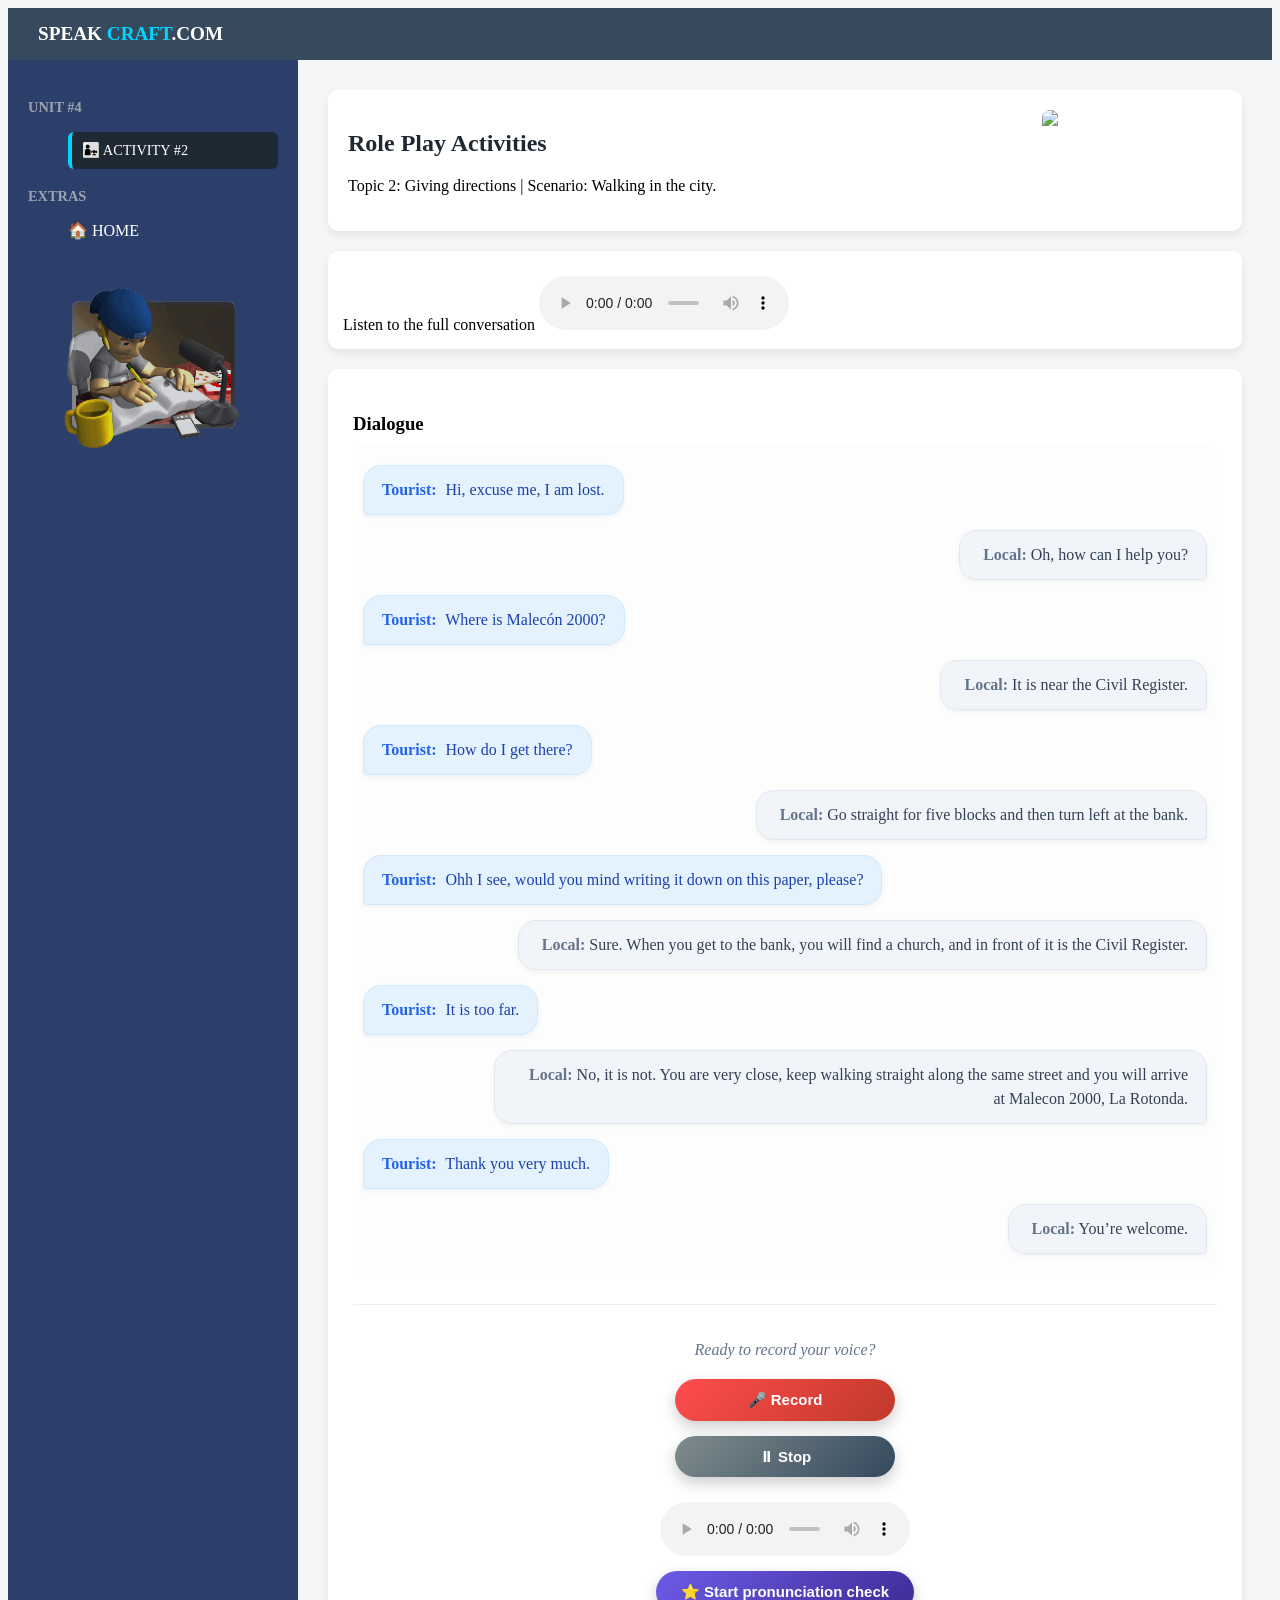
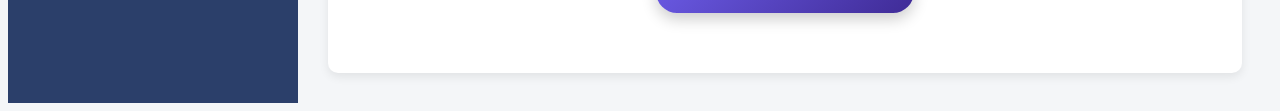
==== activitycuatro.html @ d43544de "Add files via upload nuevos arreglos" ====
<!doctype html>
<html lang="es">
  <head>
    <meta name="viewport" content="width=device-width, initial-scale=1.0">

    <meta charset="UTF-8" />
    <link rel="stylesheet" href="css/principal.css" />
  </head>


<script src="script.js"></script>
<script src="grabacion.js"></script>

</body>
  <body class="menu-principal-body">
    <nav class="navbar">
      <div class="nav-container">
        <div class="nav-logo">SPEAK <span>CRAFT</span>.COM</div>
      </div>
    </nav>

    <div class="layout-principal">
      <aside class="sidebar-lessons">
        <div class="sidebar-section">
          
          <h4>UNIT #4</h4>
<ul>
  <li class="active">
    <a href="">👨‍👧 ACTIVITY #2</a>
  </li>
</ul>

        <div class="sidebar-section">
          <h4>EXTRAS</h4>
          <ul>
            
            <a href="cuatro.html" class="home-link">🏠 HOME</a>

          </ul>

                     <div class="sidebar-gif">
            <img src="estudiando.gif" alt="Learning animation" />
          </div>
        </div>
        
        </div>
      </aside>

      <main class="content-lessons">
        <header class="lesson-header-card">
          <div class="lesson-text">
            <span class="badge"></span>
            <h2>Role Play Activities</h2>
            <p>Topic 2: Giving directions | Scenario: Walking in the city.</p>
          </div>
          <img
            src="https://thumbs.dreamstime.com/b/dibujo-vectorial-del-turista-con-un-mapa-viaje-familiar-car%C3%A1cter-masculino-y-femenino-en-su-vacaciones-pareja-gente-leyendo-171314179.jpg"
            class="banner-img"
          />
        </header>

        <div class="audio-player-container">
          <div class="player-header">
            <span>Listen to the full conversation</span>
            <audio
              id="globalAudio"
              controls
              src="conversations/givingdirections.mp3"
            ></audio>
          </div>
          <div class="role-selector">
          </div>
        </div>

        <div class="lesson-body">
          <h3>Dialogue</h3>

          <div class="chat-container" id="practiceDialogue">
            <div class="bubble bubble-a">
              <strong>Tourist:</strong> Hi, excuse me, I am lost. 
            </div>
            <div class="bubble bubble-b">
              <strong>Local:</strong> Oh, how can I help you?
            </div>
            <div class="bubble bubble-a">
              <strong>Tourist:</strong> Where is Malecón 2000?
            </div>
            <div class="bubble bubble-b">
              <strong>Local:</strong> It is near the Civil Register.
            </div>
            <div class="bubble bubble-a">
              <strong>Tourist:</strong> How do I get there?
            </div>
            <div class="bubble bubble-b">
              <strong>Local:</strong>  Go straight for five blocks and then turn left at the bank. 
            </div>
            <div class="bubble bubble-a">
              <strong>Tourist:</strong> Ohh I see, would you mind writing it down on this paper, please? 
            </div>
            <div class="bubble bubble-b">
              <strong>Local:</strong> Sure. When you get to the bank, you will find a church, and in front of it is the Civil Register. 
            </div>
            <div class="bubble bubble-a">
              <strong>Tourist:</strong> It is too far. 
            </div>
            <div class="bubble bubble-b">
              <strong>Local:</strong> No, it is not. You are very close, keep walking straight along the same street and you will arrive at Malecon 2000, La Rotonda. 
            </div>
            <div class="bubble bubble-a">
              <strong>Tourist:</strong> Thank you very much. 
            </div>
            <div class="bubble bubble-b">
              <strong>Local:</strong> You’re welcome.
            </div>
          </div>

<div class="action-area">
  <p class="record-title">Ready to record your voice?</p>
  <div class="controls">
    <button id="startBtn" class="btn btn-record">🎤 Record</button>
    <button id="stopBtn" class="btn btn-stop" disabled>
      ⏸ Stop
    </button>
    <button id="downloadBtn" class="btn btn-download" style="display:none;">
   ⬇ Download Recording
   </button>

    <audio id="audioPlayback" controls></audio>
    <button id="gradeBtn" onclick="togglePronunciation()" class="btn btn-grade">
      ⭐ Start pronunciation check
    </button>
    <p id="scoreResult" class="score-text"></p>
  </div>
</div>
<script src="pronunciacion.js"></script>
<script src="grabacion.js"></script>
  </body>
</html>
---- css/principal.css ----
/* ======================
   MENU PRINCIPAL
====================== */
.menu-principal-body {
  background: #f4f6f8;
}

/* NAVBAR */
.navbar {
  background: #374a5d;
  padding: 15px 30px;
}

.nav-logo {
  color: #fff;
  font-size: 1.2rem;
  font-weight: bold;
}

.nav-logo span {
  color: #00d4ff;
}

/* LAYOUT */
.layout-principal {
  display: flex;
  min-height: calc(100vh - 60px);
}

/* SIDEBAR */
.sidebar-lessons {
  width: 250px;
  background: #2b3f6a;
  color: #fff;
  padding: 20px;
}

.sidebar-section h4 {
  margin-bottom: 10px;
  font-size: 0.9rem;
  color: #9ca3af;
}

.sidebar-section ul {
  list-style: none;
}

.sidebar-section li {
  padding: 10px;
  cursor: pointer;
  border-radius: 6px;
  font-size: 0.9rem;
}

.sidebar-section li:hover,
.sidebar-section li.active {
  background: #1f2933;
}

/* Agrega esto justo después de .sidebar-section li */
.sidebar-section ul li a {
  color: #ffffff; /* Texto blanco */
  text-decoration: none; /* Quita el subrayado */
}

/* Evita que se ponga morado al hacer clic */
.sidebar-section ul li a:visited {
  color: #ffffff;
}

/* CONTENIDO */
.content-lessons {
  flex: 1;
  padding: 30px;
}

.lesson-header-card {
  display: flex;
  justify-content: space-between;
  background: #fff;
  border-radius: 10px;
  padding: 20px;
  box-shadow: 0 4px 10px rgba(0, 0, 0, 0.08);
}

.lesson-header-card h2 {
  color: #1f2933;
}

.banner-img {
  width: 180px;
  border-radius: 8px;
}

/* AUDIO */
.audio-player-container {
  margin-top: 20px;
  background: #fff;
  padding: 15px;
  border-radius: 10px;
  box-shadow: 0 4px 10px rgba(0, 0, 0, 0.08);
}

.player-controls span {
  font-weight: bold;
  margin-right: 10px;
}

/* BODY */
.lesson-body {
  margin-top: 20px;
  background: #fff;
  padding: 25px;
  border-radius: 10px;
  box-shadow: 0 4px 10px rgba(0, 0, 0, 0.08);
}

.lesson-body h3 {
  margin-bottom: 10px;
}

/* BOTON */
.btn-primary-action {
  display: inline-block;
  margin-top: 15px;
  padding: 12px 20px;
  background: #00d4ff;
  color: #000;
  text-decoration: none;
  border-radius: 8px;
  font-weight: bold;
}

.btn-primary-action:hover {
  background: #00b8e6;
}

.lesson-links a {
  display: block;
  color: #ffffff;
  text-decoration: none;
  padding: 10px 12px;
  border-radius: 6px;
  font-size: 0.9rem;
}

.lesson-links a:hover {
  background: #1f2933;
}

/* ======================
   BURBUJAS

   /* CONTENEDOR DE CHAT */
.chat-container {
  display: flex;
  flex-direction: column;
  gap: 15px; /* Espacio entre burbujas */
  padding: 20px 10px;
  background: #fdfdfd;
  border-radius: 12px;
}

/* ESTILO BASE DE BURBUJA */
.bubble {
  position: relative;
  max-width: 80%;
  padding: 12px 18px;
  font-size: 1rem;
  line-height: 1.5;
  border-radius: 18px;
  box-shadow: 0 2px 5px rgba(0, 0, 0, 0.05);
  transition: transform 0.2s ease;
}

.bubble:hover {
  transform: scale(1.02); /* Pequeño efecto al pasar el mouse */
}

/* BURBUJA PERSONA A (Izquierda) */
.bubble-a {
  align-self: flex-start;
  background-color: #e3f2fd; /* Azul muy clarito */
  color: #1e40af;
  border-bottom-left-radius: 4px; /* Punta de la burbuja */
  border: 1px solid #d1e9ff;
}

.bubble-a strong {
  color: #2563eb;
  margin-right: 5px;
}

/* BURBUJA PERSONA B (Derecha) */
.bubble-b {
  align-self: flex-end;
  background-color: #f1f5f9; /* Gris azulado suave */
  color: #334155;
  border-bottom-right-radius: 4px; /* Punta de la burbuja */
  border: 1px solid #e2e8f0;
  text-align: right;
}

.bubble-b strong {
  color: #64748b;
  margin-left: 5px;
}

/* ÁREA DE ACCIÓN (BOTÓN) */
.action-area {
  text-align: center;
  margin-top: 30px;
  padding-top: 20px;
  border-top: 1px solid #eee;
}

.action-area p {
  color: #64748b;
  font-style: italic;
  margin-bottom: 15px;
}

.intro-text {
  margin-top: 10px;
  font-size: 16px;
  color: #555;
}

.how-it-works {
  margin-top: 40px;
}

.how-it-works h3 {
  margin-bottom: 20px;
  font-size: 22px;
}

.steps-container {
  display: flex;
  gap: 20px;
  flex-wrap: wrap;
}

.step-card {
  background: #ffffff;
  padding: 20px;
  border-radius: 12px;
  box-shadow: 0 4px 12px rgba(0, 0, 0, 0.05);
  flex: 1;
  min-width: 220px;
  transition: transform 0.2s ease;
}

.step-card:hover {
  transform: translateY(-5px);
}

.cta-section {
  margin-top: 40px;
}

.start-button {
  display: inline-block;
  padding: 12px 20px;
  background-color: #2c7be5;
  color: white;
  text-decoration: none;
  border-radius: 8px;
  font-weight: bold;
  transition: background 0.3s ease;
}

.start-button:hover {
  background-color: #1a68d1;
}

@media (max-width: 768px) {
  h1,
  h2 {
    font-size: 22px;
  }

  p {
    font-size: 14px;
  }

  .lesson-header-card {
    flex-direction: column;
    text-align: center;
  }

  .banner-img {
    width: 100%;
    margin-top: 15px;
  }
}

.home-link {
  color: white;
  text-decoration: none;
}

@media (max-width: 768px) {
  .steps-container {
    flex-direction: column;
  }
}

/* =========================
   RESPONSIVE DESIGN
   ========================= */

@media (max-width: 768px) {
  body {
    display: block;
  }

  .sidebar {
    width: 100%;
    height: auto;
    position: relative;
  }

  .main-content {
    margin-left: 0;
    width: 100%;
    padding: 20px;
  }

  .hero-card {
    flex-direction: column;
  }

  .hero-card img {
    width: 100%;
    height: auto;
  }
}

/* =========================
   RESPONSIVE MEJORADO
   ========================= */

@media (max-width: 768px) {
  .layout-principal {
    flex-direction: column;
  }

  /* Sidebar más compacto */
  .sidebar-lessons {
    width: 100%;
    padding: 15px;
  }

  .sidebar-section li {
    padding: 8px;
    font-size: 0.85rem;
  }

  /* Contenido más proporcionado */
  .content-lessons {
    width: 100%;
    padding: 18px;
  }

  /* Header de lección */
  .lesson-header-card {
    flex-direction: column;
    text-align: center;
    gap: 15px;
  }

  .lesson-header-card h2 {
    font-size: 1.3rem;
  }

  .banner-img {
    width: 100%;
    max-width: 300px;
    margin: 0 auto;
  }

  /* Burbujas más adaptadas */
  .bubble {
    max-width: 95%;
    font-size: 0.9rem;
  }

  /* Botones mejor tamaño */
  .btn-primary-action,
  .start-button {
    width: 100%;
    text-align: center;
  }
}

@media (max-width: 768px) {
  /* Sidebar más compacta */
  .sidebar-lessons {
    padding: 10px 15px;
  }

  .sidebar-section h4 {
    font-size: 0.75rem;
    margin-bottom: 5px;
  }

  .sidebar-section li {
    padding: 6px 8px;
    font-size: 0.8rem;
  }

  .lesson-links a {
    padding: 6px 8px;
    font-size: 0.8rem;
  }
}

.sidebar-section li.active {
  background: #1f2933;
  border-left: 4px solid #00d4ff;
}

.sidebar-gif {
  margin-top: 30px;
  text-align: center;
}

.sidebar-gif img {
  width: 100%;
  max-width: 180px;
  border-radius: 12px;
  opacity: 0.9;
}
.sidebar-gif img {
  filter: brightness(0.9);
  transition: transform 0.3s ease;
}

.sidebar-gif img:hover {
  transform: scale(1.05);
}

/* =========================
   FOOTER
   ========================= */

.main-footer {
  background: #1f2933;
  color: #d1d5db;
  padding: 30px 30px 20px;
  margin-top: 50px;
}

.footer-container {
  display: flex;
  justify-content: space-between;
  flex-wrap: wrap;
  gap: 30px;
}

.footer-column {
  flex: 1;
  min-width: 200px;
}

.footer-column h4 {
  margin-bottom: 15px;
  color: #ffffff;
}

.footer-column ul {
  list-style: none;
  padding: 0;
}

.footer-column li {
  margin-bottom: 8px;
}

.footer-bottom {
  text-align: center;
  margin-top: 30px;
  padding-top: 15px;
  border-top: 1px solid #374151;
  font-size: 0.9rem;
  color: #9ca3af;
}

/* =========================
   BUTTON DESIGN PRO
   ========================= */

.controls {
  display: flex;
  gap: 15px;
  flex-wrap: wrap;
  margin-top: 20px;
}

.btn {
  border: none;
  padding: 12px 22px;
  border-radius: 30px;
  font-size: 15px;
  font-weight: 600;
  color: white;
  cursor: pointer;
  transition: all 0.3s ease;
  box-shadow: 0 6px 15px rgba(0, 0, 0, 0.2);
}

.btn:hover {
  transform: translateY(-3px);
  box-shadow: 0 10px 20px rgba(0, 0, 0, 0.3);
}

.btn:active {
  transform: scale(0.95);
}

/* Colores */

.btn-record {
  background: linear-gradient(135deg, #ff4b4b, #c60000);
}

.btn-pause {
  background: linear-gradient(135deg, #ffb703, #fb8500);
}

.btn-download {
  background: linear-gradient(135deg, #2ec4b6, #118ab2);
}

.btn-grade {
  background: linear-gradient(135deg, #4361ee, #3a0ca3);
}

/* ================================
   ACTION AREA LAYOUT
================================ */

.action-area {
  text-align: center;
  margin-top: 30px;
}

.controls {
  display: flex;
  flex-direction: column;
  align-items: center;
  gap: 15px;
}

/* ================================
   BASE BUTTON STYLE
================================ */

.btn {
  padding: 12px 25px;
  border: none;
  border-radius: 25px;
  font-size: 15px;
  cursor: pointer;
  transition: 0.3s ease;
  min-width: 220px;
}

/* RECORD BUTTON */
.btn-record {
  background: linear-gradient(135deg, #ff4d4d, #c0392b);
  color: white;
}

.btn-record:hover {
  transform: scale(1.05);
}

/* STOP BUTTON */
.btn-stop {
  background: linear-gradient(135deg, #7f8c8d, #34495e);
  color: white;
}

/* DOWNLOAD BUTTON */
.btn-download {
  background: linear-gradient(135deg, #3498db, #2c3e50);
  color: white;
}

/* GRADE BUTTON */
.btn-grade {
  background: linear-gradient(135deg, #6c5ce7, #3f2b96);
  color: white;
}

.btn:hover {
  box-shadow: 0 5px 15px rgba(0, 0, 0, 0.2);
}

/* AUDIO PLAYER */
audio {
  margin-top: 10px;
  width: 250px;
}

/* SCORE */
.score-text {
  font-weight: bold;
  margin-top: 5px;
}
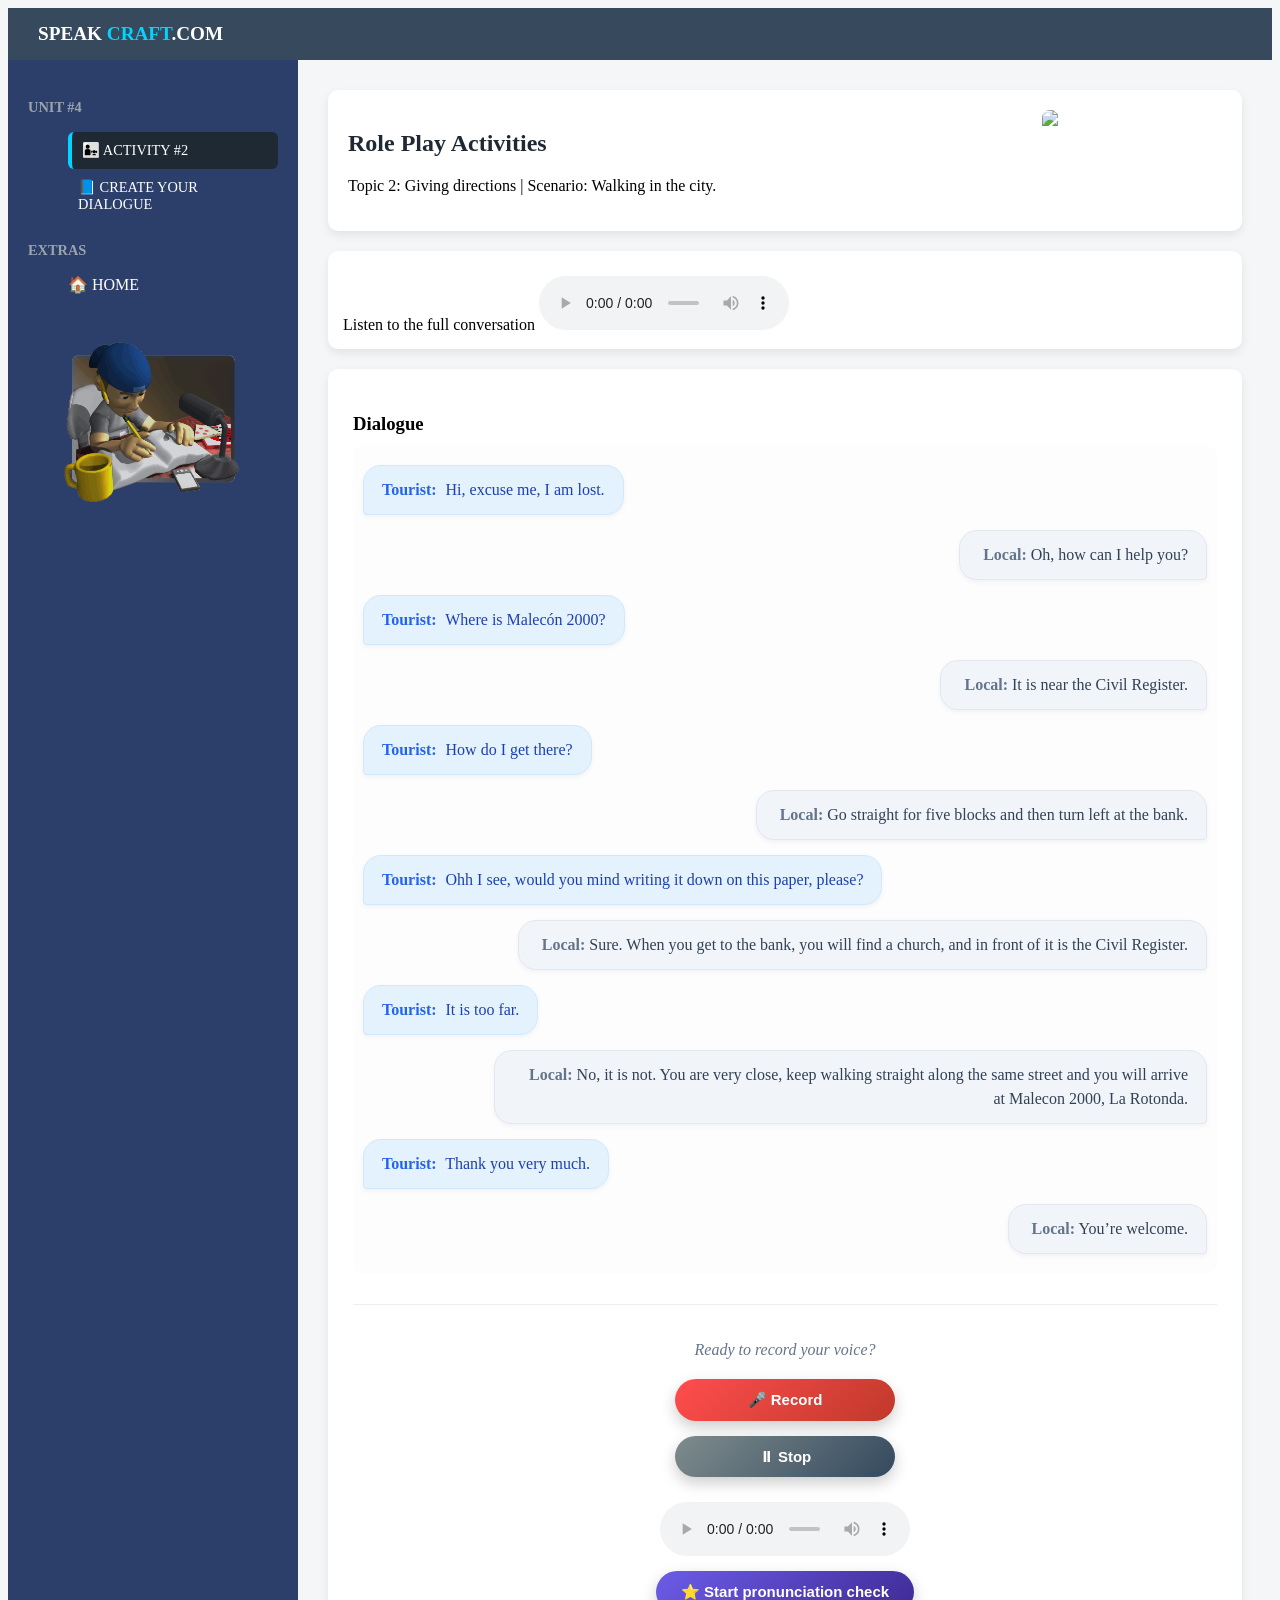
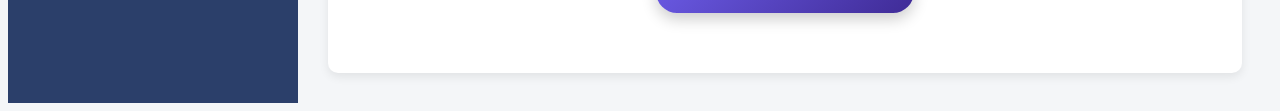
==== commit caa70719: "Add files via upload" ====
--- a/activitycuatro.html
+++ b/activitycuatro.html
@@ -27,6 +27,9 @@
 <ul>
   <li class="active">
     <a href="">👨‍👧 ACTIVITY #2</a>
+  </li>
+    <li>
+    <a href="diccionario4.html">📘 CREATE YOUR DIALOGUE</a>
   </li>
 </ul>
 
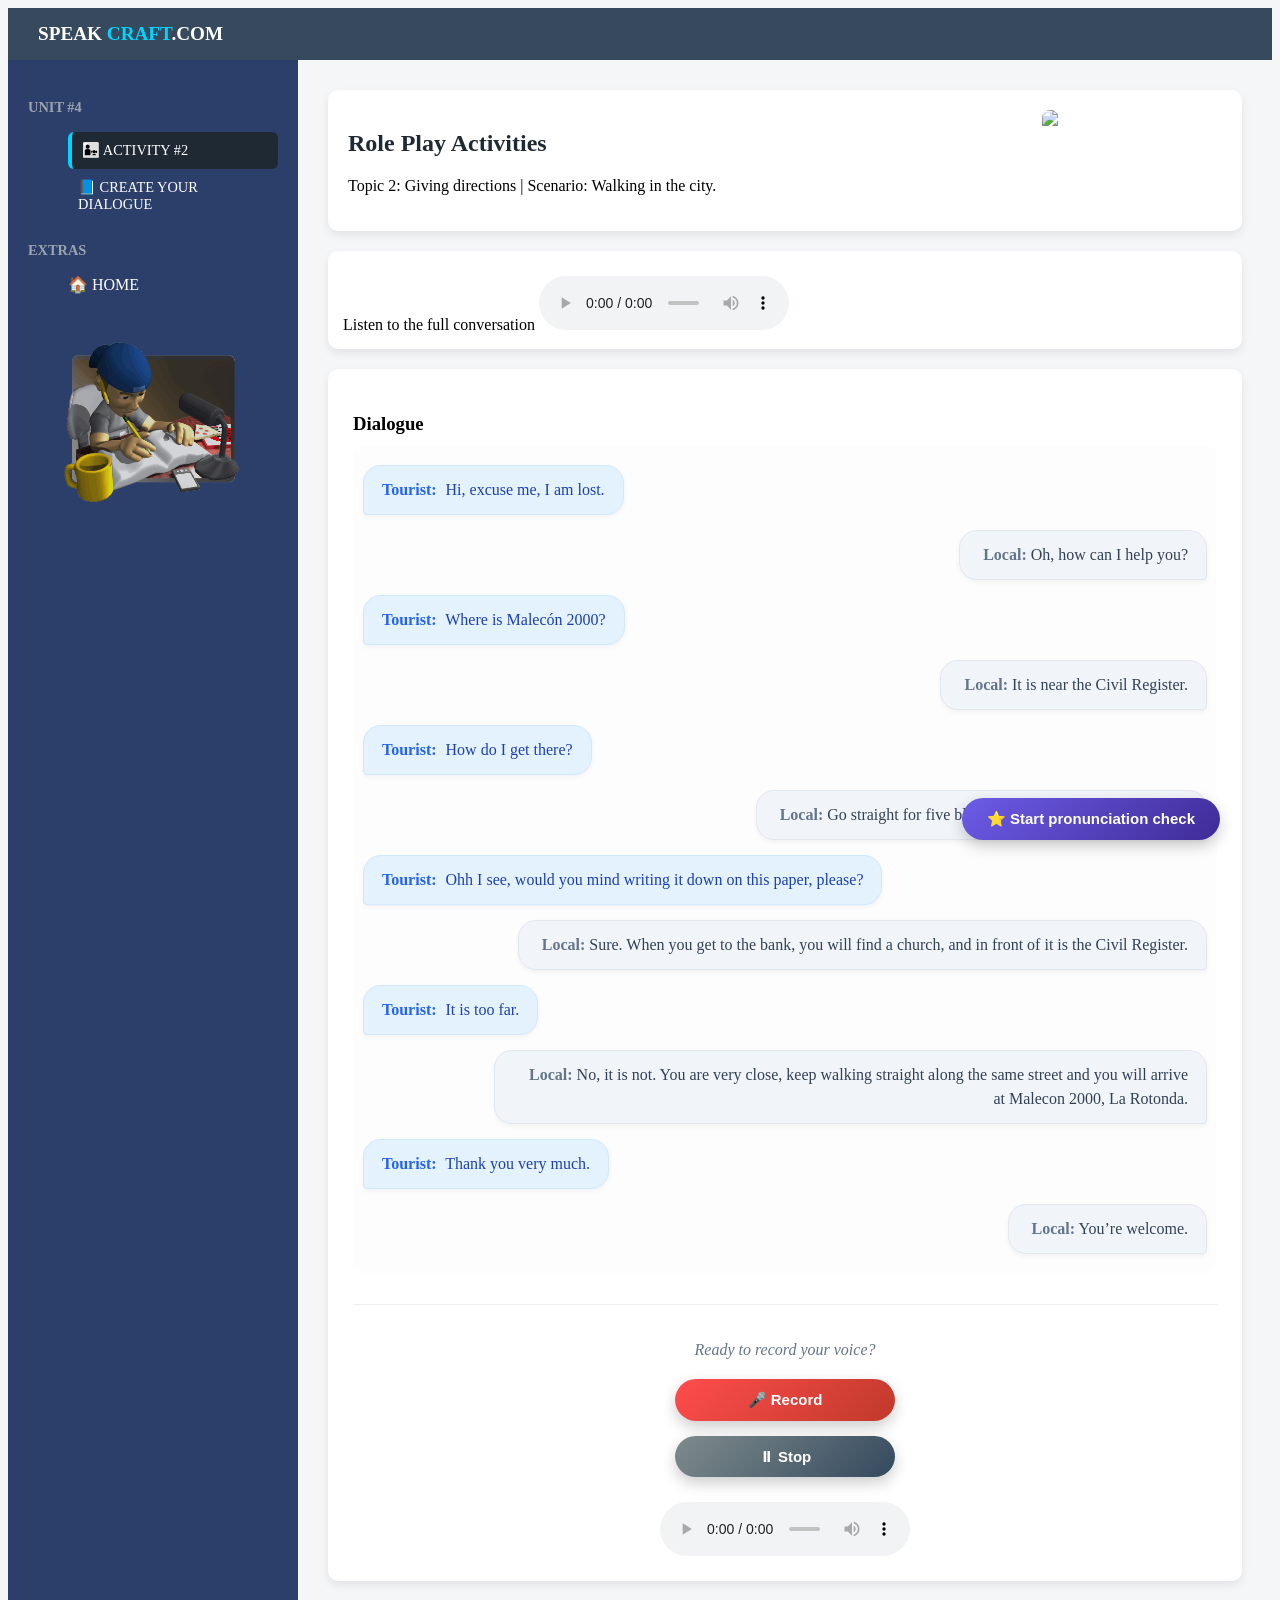
==== commit 63298319: "Add files via upload" ====
--- a/activitycuatro.html
+++ b/activitycuatro.html
@@ -129,13 +129,16 @@
    </button>
 
     <audio id="audioPlayback" controls></audio>
-    <button id="gradeBtn" onclick="togglePronunciation()" class="btn btn-grade">
-      ⭐ Start pronunciation check
-    </button>
-    <p id="scoreResult" class="score-text"></p>
+    <div class="floating-pronunciation">
+  <button id="gradeBtn" onclick="togglePronunciation()" class="btn btn-grade">
+    ⭐ Start pronunciation check
+  </button>
+  <p id="scoreResult" class="score-text"></p>
+</div>
   </div>
 </div>
+<script src="grabacion.js"></script>
 <script src="pronunciacion.js"></script>
-<script src="grabacion.js"></script>
+
   </body>
 </html>
--- a/css/principal.css
+++ b/css/principal.css
@@ -610,3 +610,92 @@
   font-weight: bold;
   margin-top: 5px;
 }
+
+/* =========================
+   MENU LATERAL MOVIL
+========================= */
+
+/* Botón oculto en PC */
+.menu-button {
+  display: none;
+}
+
+/* Solo en teléfono */
+@media (max-width: 768px) {
+  /* botón para abrir menú */
+  .menu-button {
+    display: block;
+    background: #2b3f6a;
+    color: white;
+    padding: 12px 16px;
+    font-size: 18px;
+    cursor: pointer;
+  }
+
+  /* sidebar como panel lateral */
+  .sidebar-lessons {
+    position: fixed;
+    left: -260px;
+    top: 0;
+    width: 260px;
+    height: 100%;
+    z-index: 1000;
+    transition: 0.3s;
+  }
+
+  /* cuando se abre */
+  .sidebar-lessons.active {
+    left: 0;
+  }
+
+  /* evitar que el layout se rompa */
+  .layout-principal {
+    flex-direction: column;
+  }
+}
+
+/* boton flotante practica */
+.btn-grade {
+  position: fixed;
+  bottom: 30px;
+  right: 30px;
+  z-index: 999;
+}
+
+.floating-pronunciation {
+  position: fixed;
+  bottom: 30px;
+  right: 30px;
+  z-index: 9999;
+  display: flex;
+  flex-direction: column;
+  align-items: center;
+  gap: 12px;
+}
+
+.btn-grade {
+  position: relative;
+  z-index: 2;
+}
+
+.score-text {
+  position: relative;
+  z-index: 3;
+  background: white;
+  padding: 8px 12px;
+  border-radius: 10px;
+  font-weight: bold;
+  box-shadow: 0 4px 10px rgba(0, 0, 0, 0.2);
+}
+.score-text {
+  opacity: 0;
+  transition: all 0.4s ease;
+}
+
+.score-text.show {
+  opacity: 1;
+}
+
+.score-text:empty {
+  display: none;
+}
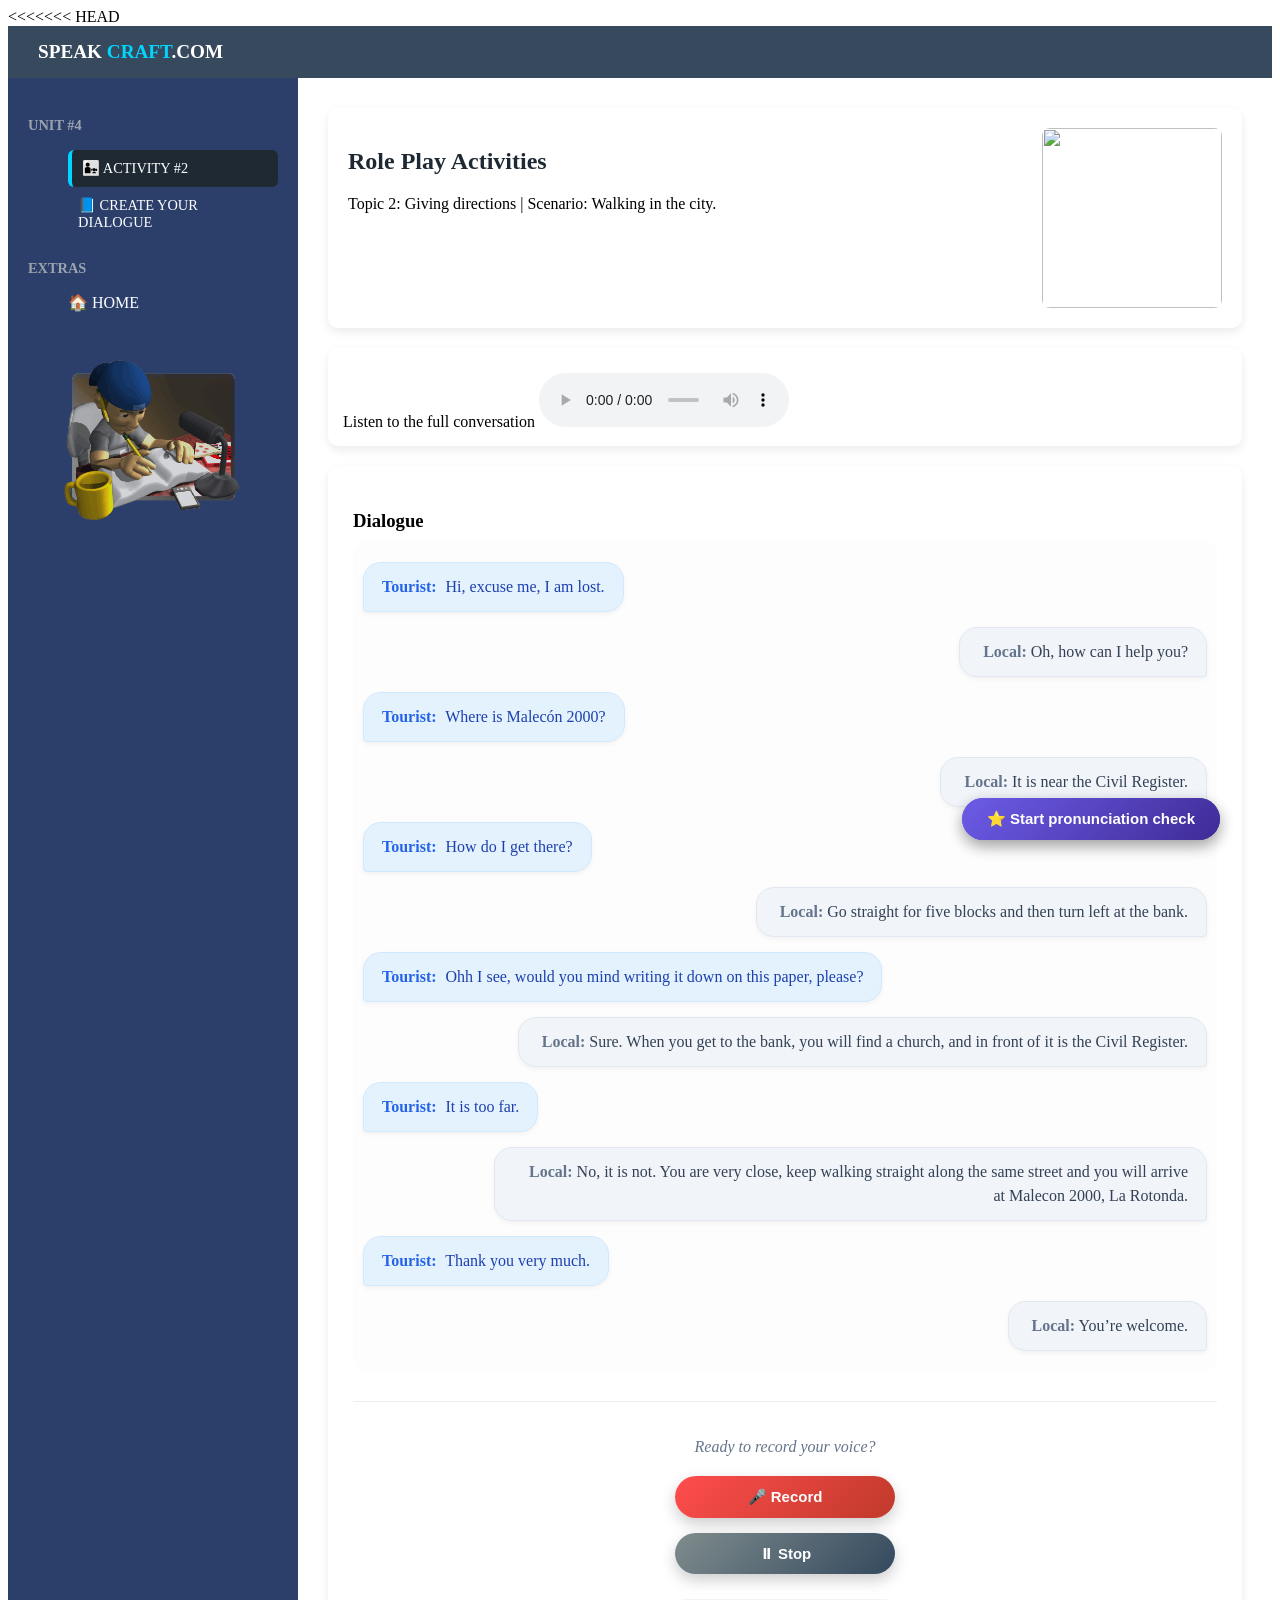
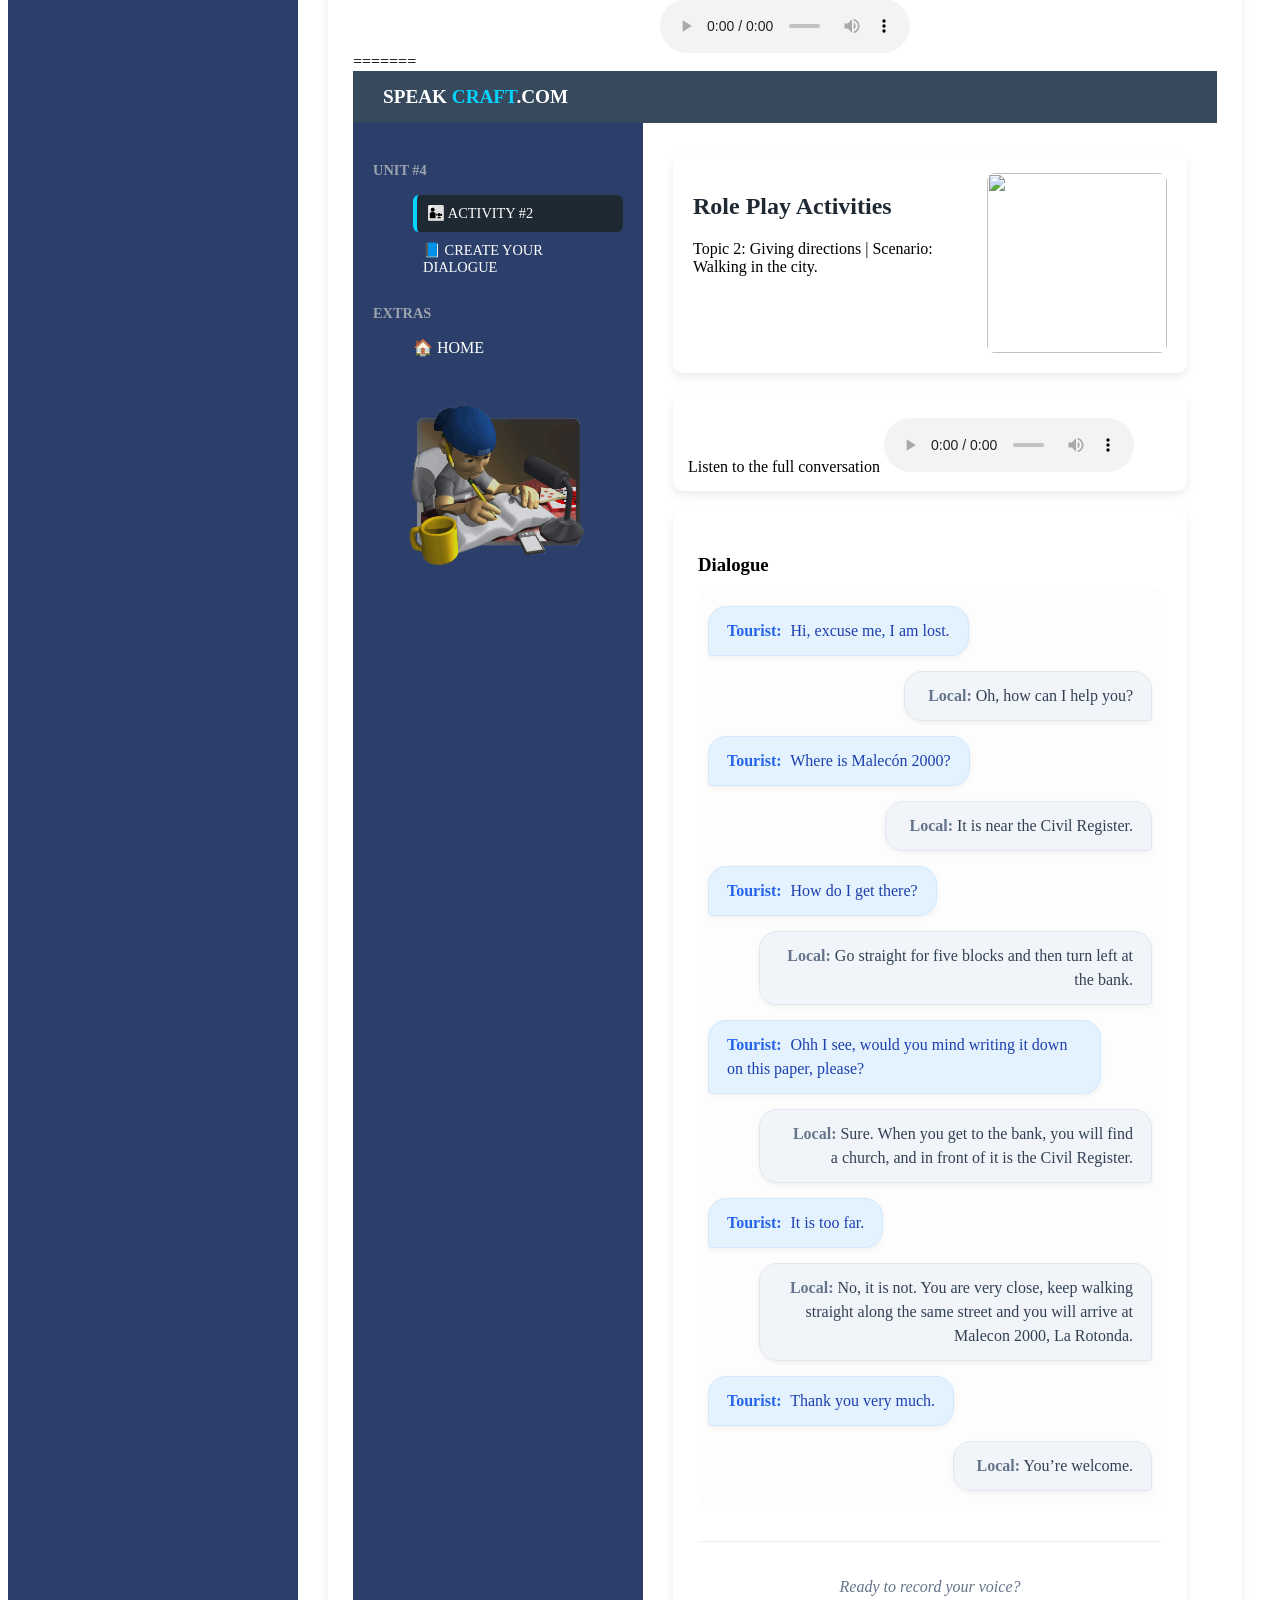
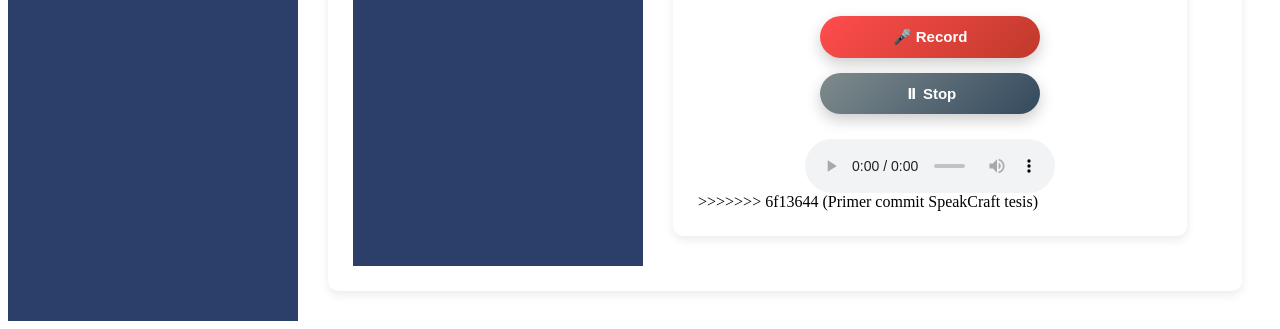
==== commit 8102a1b4: "Resolver conflicto SpeakCraft" ====
--- a/activitycuatro.html
+++ b/activitycuatro.html
@@ -1,3 +1,4 @@
+<<<<<<< HEAD
 <!doctype html>
 <html lang="es">
   <head>
@@ -142,3 +143,150 @@
 
   </body>
 </html>
+=======
+<!doctype html>
+<html lang="es">
+  <head>
+    <meta name="viewport" content="width=device-width, initial-scale=1.0">
+
+    <meta charset="UTF-8" />
+    <link rel="stylesheet" href="css/principal.css" />
+  </head>
+
+
+<script src="script.js"></script>
+<script src="grabacion.js"></script>
+
+</body>
+  <body class="menu-principal-body">
+    <nav class="navbar">
+      <div class="nav-container">
+        <div class="nav-logo">SPEAK <span>CRAFT</span>.COM</div>
+      </div>
+    </nav>
+
+    <div class="layout-principal">
+      <aside class="sidebar-lessons">
+        <div class="sidebar-section">
+          
+          <h4>UNIT #4</h4>
+<ul>
+  <li class="active">
+    <a href="">👨‍👧 ACTIVITY #2</a>
+  </li>
+    <li>
+    <a href="diccionario4.html">📘 CREATE YOUR DIALOGUE</a>
+  </li>
+</ul>
+
+        <div class="sidebar-section">
+          <h4>EXTRAS</h4>
+          <ul>
+            
+            <a href="cuatro.html" class="home-link">🏠 HOME</a>
+
+          </ul>
+
+                     <div class="sidebar-gif">
+            <img src="estudiando.gif" alt="Learning animation" />
+          </div>
+        </div>
+        
+        </div>
+      </aside>
+
+      <main class="content-lessons">
+        <header class="lesson-header-card">
+          <div class="lesson-text">
+            <span class="badge"></span>
+            <h2>Role Play Activities</h2>
+            <p>Topic 2: Giving directions | Scenario: Walking in the city.</p>
+          </div>
+          <img
+            src="https://thumbs.dreamstime.com/b/dibujo-vectorial-del-turista-con-un-mapa-viaje-familiar-car%C3%A1cter-masculino-y-femenino-en-su-vacaciones-pareja-gente-leyendo-171314179.jpg"
+            class="banner-img"
+          />
+        </header>
+
+        <div class="audio-player-container">
+          <div class="player-header">
+            <span>Listen to the full conversation</span>
+            <audio
+              id="globalAudio"
+              controls
+              src="conversations/givingdirections.mp3"
+            ></audio>
+          </div>
+          <div class="role-selector">
+          </div>
+        </div>
+
+        <div class="lesson-body">
+          <h3>Dialogue</h3>
+
+          <div class="chat-container" id="practiceDialogue">
+            <div class="bubble bubble-a">
+              <strong>Tourist:</strong> Hi, excuse me, I am lost. 
+            </div>
+            <div class="bubble bubble-b">
+              <strong>Local:</strong> Oh, how can I help you?
+            </div>
+            <div class="bubble bubble-a">
+              <strong>Tourist:</strong> Where is Malecón 2000?
+            </div>
+            <div class="bubble bubble-b">
+              <strong>Local:</strong> It is near the Civil Register.
+            </div>
+            <div class="bubble bubble-a">
+              <strong>Tourist:</strong> How do I get there?
+            </div>
+            <div class="bubble bubble-b">
+              <strong>Local:</strong>  Go straight for five blocks and then turn left at the bank. 
+            </div>
+            <div class="bubble bubble-a">
+              <strong>Tourist:</strong> Ohh I see, would you mind writing it down on this paper, please? 
+            </div>
+            <div class="bubble bubble-b">
+              <strong>Local:</strong> Sure. When you get to the bank, you will find a church, and in front of it is the Civil Register. 
+            </div>
+            <div class="bubble bubble-a">
+              <strong>Tourist:</strong> It is too far. 
+            </div>
+            <div class="bubble bubble-b">
+              <strong>Local:</strong> No, it is not. You are very close, keep walking straight along the same street and you will arrive at Malecon 2000, La Rotonda. 
+            </div>
+            <div class="bubble bubble-a">
+              <strong>Tourist:</strong> Thank you very much. 
+            </div>
+            <div class="bubble bubble-b">
+              <strong>Local:</strong> You’re welcome.
+            </div>
+          </div>
+
+<div class="action-area">
+  <p class="record-title">Ready to record your voice?</p>
+  <div class="controls">
+    <button id="startBtn" class="btn btn-record">🎤 Record</button>
+    <button id="stopBtn" class="btn btn-stop" disabled>
+      ⏸ Stop
+    </button>
+    <button id="downloadBtn" class="btn btn-download" style="display:none;">
+   ⬇ Download Recording
+   </button>
+
+    <audio id="audioPlayback" controls></audio>
+    <div class="floating-pronunciation">
+  <button id="gradeBtn" onclick="togglePronunciation()" class="btn btn-grade">
+    ⭐ Start pronunciation check
+  </button>
+
+  <div id="scoreResult" class="score-text"></div>
+</div>
+  </div>
+</div>
+<script src="grabacion.js"></script>
+<script src="pronunciacion.js"></script>
+
+  </body>
+</html>
+>>>>>>> 6f13644 (Primer commit SpeakCraft tesis)
--- a/css/principal.css
+++ b/css/principal.css
@@ -1,3 +1,4 @@
+<<<<<<< HEAD
 /* ======================
    MENU PRINCIPAL
 ====================== */
@@ -699,3 +700,713 @@
 .score-text:empty {
   display: none;
 }
+=======
+/* ======================
+   MENU PRINCIPAL
+====================== */
+.menu-principal-body {
+  background: #f4f6f8;
+}
+
+/* NAVBAR */
+.navbar {
+  background: #374a5d;
+  padding: 15px 30px;
+}
+
+.nav-logo {
+  color: #fff;
+  font-size: 1.2rem;
+  font-weight: bold;
+}
+
+.nav-logo span {
+  color: #00d4ff;
+}
+
+/* LAYOUT */
+.layout-principal {
+  display: flex;
+  min-height: calc(100vh - 60px);
+}
+
+/* SIDEBAR */
+.sidebar-lessons {
+  width: 250px;
+  background: #2b3f6a;
+  color: #fff;
+  padding: 20px;
+}
+
+.sidebar-section h4 {
+  margin-bottom: 10px;
+  font-size: 0.9rem;
+  color: #9ca3af;
+}
+
+.sidebar-section ul {
+  list-style: none;
+}
+
+.sidebar-section li {
+  padding: 10px;
+  cursor: pointer;
+  border-radius: 6px;
+  font-size: 0.9rem;
+}
+
+.sidebar-section li:hover,
+.sidebar-section li.active {
+  background: #1f2933;
+}
+
+/* Agrega esto justo después de .sidebar-section li */
+.sidebar-section ul li a {
+  color: #ffffff; /* Texto blanco */
+  text-decoration: none; /* Quita el subrayado */
+}
+
+/* Evita que se ponga morado al hacer clic */
+.sidebar-section ul li a:visited {
+  color: #ffffff;
+}
+
+/* CONTENIDO */
+.content-lessons {
+  flex: 1;
+  padding: 30px;
+}
+
+.lesson-header-card {
+  display: flex;
+  justify-content: space-between;
+  background: #fff;
+  border-radius: 10px;
+  padding: 20px;
+  box-shadow: 0 4px 10px rgba(0, 0, 0, 0.08);
+}
+
+.lesson-header-card h2 {
+  color: #1f2933;
+}
+
+.banner-img {
+  width: 180px;
+  border-radius: 8px;
+}
+
+/* AUDIO */
+.audio-player-container {
+  margin-top: 20px;
+  background: #fff;
+  padding: 15px;
+  border-radius: 10px;
+  box-shadow: 0 4px 10px rgba(0, 0, 0, 0.08);
+}
+
+.player-controls span {
+  font-weight: bold;
+  margin-right: 10px;
+}
+
+/* BODY */
+.lesson-body {
+  margin-top: 20px;
+  background: #fff;
+  padding: 25px;
+  border-radius: 10px;
+  box-shadow: 0 4px 10px rgba(0, 0, 0, 0.08);
+}
+
+.lesson-body h3 {
+  margin-bottom: 10px;
+}
+
+/* BOTON */
+.btn-primary-action {
+  display: inline-block;
+  margin-top: 15px;
+  padding: 12px 20px;
+  background: #00d4ff;
+  color: #000;
+  text-decoration: none;
+  border-radius: 8px;
+  font-weight: bold;
+}
+
+.btn-primary-action:hover {
+  background: #00b8e6;
+}
+
+.lesson-links a {
+  display: block;
+  color: #ffffff;
+  text-decoration: none;
+  padding: 10px 12px;
+  border-radius: 6px;
+  font-size: 0.9rem;
+}
+
+.lesson-links a:hover {
+  background: #1f2933;
+}
+
+/* ======================
+   BURBUJAS
+
+   /* CONTENEDOR DE CHAT */
+.chat-container {
+  display: flex;
+  flex-direction: column;
+  gap: 15px; /* Espacio entre burbujas */
+  padding: 20px 10px;
+  background: #fdfdfd;
+  border-radius: 12px;
+}
+
+/* ESTILO BASE DE BURBUJA */
+.bubble {
+  position: relative;
+  max-width: 80%;
+  padding: 12px 18px;
+  font-size: 1rem;
+  line-height: 1.5;
+  border-radius: 18px;
+  box-shadow: 0 2px 5px rgba(0, 0, 0, 0.05);
+  transition: transform 0.2s ease;
+}
+
+.bubble:hover {
+  transform: scale(1.02); /* Pequeño efecto al pasar el mouse */
+}
+
+/* BURBUJA PERSONA A (Izquierda) */
+.bubble-a {
+  align-self: flex-start;
+  background-color: #e3f2fd; /* Azul muy clarito */
+  color: #1e40af;
+  border-bottom-left-radius: 4px; /* Punta de la burbuja */
+  border: 1px solid #d1e9ff;
+}
+
+.bubble-a strong {
+  color: #2563eb;
+  margin-right: 5px;
+}
+
+/* BURBUJA PERSONA B (Derecha) */
+.bubble-b {
+  align-self: flex-end;
+  background-color: #f1f5f9; /* Gris azulado suave */
+  color: #334155;
+  border-bottom-right-radius: 4px; /* Punta de la burbuja */
+  border: 1px solid #e2e8f0;
+  text-align: right;
+}
+
+.bubble-b strong {
+  color: #64748b;
+  margin-left: 5px;
+}
+
+/* ÁREA DE ACCIÓN (BOTÓN) */
+.action-area {
+  text-align: center;
+  margin-top: 30px;
+  padding-top: 20px;
+  border-top: 1px solid #eee;
+}
+
+.action-area p {
+  color: #64748b;
+  font-style: italic;
+  margin-bottom: 15px;
+}
+
+.intro-text {
+  margin-top: 10px;
+  font-size: 16px;
+  color: #555;
+}
+
+.how-it-works {
+  margin-top: 40px;
+}
+
+.how-it-works h3 {
+  margin-bottom: 20px;
+  font-size: 22px;
+}
+
+.steps-container {
+  display: flex;
+  gap: 20px;
+  flex-wrap: wrap;
+}
+
+.step-card {
+  background: #ffffff;
+  padding: 20px;
+  border-radius: 12px;
+  box-shadow: 0 4px 12px rgba(0, 0, 0, 0.05);
+  flex: 1;
+  min-width: 220px;
+  transition: transform 0.2s ease;
+}
+
+.step-card:hover {
+  transform: translateY(-5px);
+}
+
+.cta-section {
+  margin-top: 40px;
+}
+
+.start-button {
+  display: inline-block;
+  padding: 12px 20px;
+  background-color: #2c7be5;
+  color: white;
+  text-decoration: none;
+  border-radius: 8px;
+  font-weight: bold;
+  transition: background 0.3s ease;
+}
+
+.start-button:hover {
+  background-color: #1a68d1;
+}
+
+@media (max-width: 768px) {
+  h1,
+  h2 {
+    font-size: 22px;
+  }
+
+  p {
+    font-size: 14px;
+  }
+
+  .lesson-header-card {
+    flex-direction: column;
+    text-align: center;
+  }
+
+  .banner-img {
+    width: 100%;
+    margin-top: 15px;
+  }
+}
+
+.home-link {
+  color: white;
+  text-decoration: none;
+}
+
+@media (max-width: 768px) {
+  .steps-container {
+    flex-direction: column;
+  }
+}
+
+/* =========================
+   RESPONSIVE DESIGN
+   ========================= */
+
+@media (max-width: 768px) {
+  body {
+    display: block;
+  }
+
+  .sidebar {
+    width: 100%;
+    height: auto;
+    position: relative;
+  }
+
+  .main-content {
+    margin-left: 0;
+    width: 100%;
+    padding: 20px;
+  }
+
+  .hero-card {
+    flex-direction: column;
+  }
+
+  .hero-card img {
+    width: 100%;
+    height: auto;
+  }
+}
+
+/* =========================
+   RESPONSIVE MEJORADO
+   ========================= */
+
+@media (max-width: 768px) {
+  .layout-principal {
+    flex-direction: column;
+  }
+
+  /* Sidebar más compacto */
+  .sidebar-lessons {
+    width: 100%;
+    padding: 15px;
+  }
+
+  .sidebar-section li {
+    padding: 8px;
+    font-size: 0.85rem;
+  }
+
+  /* Contenido más proporcionado */
+  .content-lessons {
+    width: 100%;
+    padding: 18px;
+  }
+
+  /* Header de lección */
+  .lesson-header-card {
+    flex-direction: column;
+    text-align: center;
+    gap: 15px;
+  }
+
+  .lesson-header-card h2 {
+    font-size: 1.3rem;
+  }
+
+  .banner-img {
+    width: 100%;
+    max-width: 300px;
+    margin: 0 auto;
+  }
+
+  /* Burbujas más adaptadas */
+  .bubble {
+    max-width: 95%;
+    font-size: 0.9rem;
+  }
+
+  /* Botones mejor tamaño */
+  .btn-primary-action,
+  .start-button {
+    width: 100%;
+    text-align: center;
+  }
+}
+
+@media (max-width: 768px) {
+  /* Sidebar más compacta */
+  .sidebar-lessons {
+    padding: 10px 15px;
+  }
+
+  .sidebar-section h4 {
+    font-size: 0.75rem;
+    margin-bottom: 5px;
+  }
+
+  .sidebar-section li {
+    padding: 6px 8px;
+    font-size: 0.8rem;
+  }
+
+  .lesson-links a {
+    padding: 6px 8px;
+    font-size: 0.8rem;
+  }
+}
+
+.sidebar-section li.active {
+  background: #1f2933;
+  border-left: 4px solid #00d4ff;
+}
+
+.sidebar-gif {
+  margin-top: 30px;
+  text-align: center;
+}
+
+.sidebar-gif img {
+  width: 100%;
+  max-width: 180px;
+  border-radius: 12px;
+  opacity: 0.9;
+}
+.sidebar-gif img {
+  filter: brightness(0.9);
+  transition: transform 0.3s ease;
+}
+
+.sidebar-gif img:hover {
+  transform: scale(1.05);
+}
+
+/* =========================
+   FOOTER
+   ========================= */
+
+.main-footer {
+  background: #1f2933;
+  color: #d1d5db;
+  padding: 30px 30px 20px;
+  margin-top: 50px;
+}
+
+.footer-container {
+  display: flex;
+  justify-content: space-between;
+  flex-wrap: wrap;
+  gap: 30px;
+}
+
+.footer-column {
+  flex: 1;
+  min-width: 200px;
+}
+
+.footer-column h4 {
+  margin-bottom: 15px;
+  color: #ffffff;
+}
+
+.footer-column ul {
+  list-style: none;
+  padding: 0;
+}
+
+.footer-column li {
+  margin-bottom: 8px;
+}
+
+.footer-bottom {
+  text-align: center;
+  margin-top: 30px;
+  padding-top: 15px;
+  border-top: 1px solid #374151;
+  font-size: 0.9rem;
+  color: #9ca3af;
+}
+
+/* =========================
+   BUTTON DESIGN PRO
+   ========================= */
+
+.controls {
+  display: flex;
+  gap: 15px;
+  flex-wrap: wrap;
+  margin-top: 20px;
+}
+
+.btn {
+  border: none;
+  padding: 12px 22px;
+  border-radius: 30px;
+  font-size: 15px;
+  font-weight: 600;
+  color: white;
+  cursor: pointer;
+  transition: all 0.3s ease;
+  box-shadow: 0 6px 15px rgba(0, 0, 0, 0.2);
+}
+
+.btn:hover {
+  transform: translateY(-3px);
+  box-shadow: 0 10px 20px rgba(0, 0, 0, 0.3);
+}
+
+.btn:active {
+  transform: scale(0.95);
+}
+
+/* Colores */
+
+.btn-record {
+  background: linear-gradient(135deg, #ff4b4b, #c60000);
+}
+
+.btn-pause {
+  background: linear-gradient(135deg, #ffb703, #fb8500);
+}
+
+.btn-download {
+  background: linear-gradient(135deg, #2ec4b6, #118ab2);
+}
+
+.btn-grade {
+  background: linear-gradient(135deg, #4361ee, #3a0ca3);
+}
+
+/* ================================
+   ACTION AREA LAYOUT
+================================ */
+
+.action-area {
+  text-align: center;
+  margin-top: 30px;
+}
+
+.controls {
+  display: flex;
+  flex-direction: column;
+  align-items: center;
+  gap: 15px;
+}
+
+/* ================================
+   BASE BUTTON STYLE
+================================ */
+
+.btn {
+  padding: 12px 25px;
+  border: none;
+  border-radius: 25px;
+  font-size: 15px;
+  cursor: pointer;
+  transition: 0.3s ease;
+  min-width: 220px;
+}
+
+/* RECORD BUTTON */
+.btn-record {
+  background: linear-gradient(135deg, #ff4d4d, #c0392b);
+  color: white;
+}
+
+.btn-record:hover {
+  transform: scale(1.05);
+}
+
+/* STOP BUTTON */
+.btn-stop {
+  background: linear-gradient(135deg, #7f8c8d, #34495e);
+  color: white;
+}
+
+/* DOWNLOAD BUTTON */
+.btn-download {
+  background: linear-gradient(135deg, #3498db, #2c3e50);
+  color: white;
+}
+
+/* GRADE BUTTON */
+.btn-grade {
+  background: linear-gradient(135deg, #6c5ce7, #3f2b96);
+  color: white;
+}
+
+.btn:hover {
+  box-shadow: 0 5px 15px rgba(0, 0, 0, 0.2);
+}
+
+/* AUDIO PLAYER */
+audio {
+  margin-top: 10px;
+  width: 250px;
+}
+
+/* SCORE */
+.score-text {
+  font-weight: bold;
+  margin-top: 5px;
+}
+
+/* =========================
+   MENU LATERAL MOVIL
+========================= */
+
+/* Botón oculto en PC */
+.menu-button {
+  display: none;
+}
+
+/* Solo en teléfono */
+@media (max-width: 768px) {
+  /* botón para abrir menú */
+  .menu-button {
+    display: block;
+    background: #2b3f6a;
+    color: white;
+    padding: 12px 16px;
+    font-size: 18px;
+    cursor: pointer;
+  }
+
+  /* sidebar como panel lateral */
+  .sidebar-lessons {
+    position: fixed;
+    left: -260px;
+    top: 0;
+    width: 260px;
+    height: 100%;
+    z-index: 1000;
+    transition: 0.3s;
+  }
+
+  /* cuando se abre */
+  .sidebar-lessons.active {
+    left: 0;
+  }
+
+  /* evitar que el layout se rompa */
+  .layout-principal {
+    flex-direction: column;
+  }
+}
+
+/* boton flotante practica */
+.floating-pronunciation {
+  position: fixed;
+  bottom: 30px;
+  right: 30px;
+  z-index: 9999;
+  display: flex;
+  flex-direction: column;
+  align-items: center;
+  gap: 12px;
+}
+
+.btn-grade {
+  position: relative;
+  z-index: 2;
+  background: linear-gradient(135deg, #6c5ce7, #3f2b96);
+  color: white;
+}
+
+.score-text {
+  position: absolute;
+  bottom: calc(100% + 12px);
+  left: 50%;
+  transform: translateX(-50%) scale(0.95);
+
+  background: linear-gradient(135deg, #ffffff, #f3f6ff);
+  padding: 16px 22px;
+  border-radius: 18px;
+  font-weight: 600;
+  font-size: 15px;
+  line-height: 1.6;
+  text-align: center;
+  min-width: 260px;
+
+  box-shadow:
+    0 12px 30px rgba(0, 0, 0, 0.18),
+    0 0 0 3px rgba(102, 126, 234, 0.12);
+
+  opacity: 0;
+  pointer-events: none;
+  transition: all 0.35s ease;
+  z-index: 1001;
+}
+
+.score-text.show {
+  opacity: 1;
+  transform: translateX(-50%) scale(1);
+}
+
+.score-text:empty {
+  display: none;
+}
+>>>>>>> 6f13644 (Primer commit SpeakCraft tesis)
--- a/css/principal.css
+++ b/css/principal.css
@@ -1,3 +1,4 @@
+<<<<<<< HEAD
 /* ======================
    MENU PRINCIPAL
 ====================== */
@@ -699,3 +700,713 @@
 .score-text:empty {
   display: none;
 }
+=======
+/* ======================
+   MENU PRINCIPAL
+====================== */
+.menu-principal-body {
+  background: #f4f6f8;
+}
+
+/* NAVBAR */
+.navbar {
+  background: #374a5d;
+  padding: 15px 30px;
+}
+
+.nav-logo {
+  color: #fff;
+  font-size: 1.2rem;
+  font-weight: bold;
+}
+
+.nav-logo span {
+  color: #00d4ff;
+}
+
+/* LAYOUT */
+.layout-principal {
+  display: flex;
+  min-height: calc(100vh - 60px);
+}
+
+/* SIDEBAR */
+.sidebar-lessons {
+  width: 250px;
+  background: #2b3f6a;
+  color: #fff;
+  padding: 20px;
+}
+
+.sidebar-section h4 {
+  margin-bottom: 10px;
+  font-size: 0.9rem;
+  color: #9ca3af;
+}
+
+.sidebar-section ul {
+  list-style: none;
+}
+
+.sidebar-section li {
+  padding: 10px;
+  cursor: pointer;
+  border-radius: 6px;
+  font-size: 0.9rem;
+}
+
+.sidebar-section li:hover,
+.sidebar-section li.active {
+  background: #1f2933;
+}
+
+/* Agrega esto justo después de .sidebar-section li */
+.sidebar-section ul li a {
+  color: #ffffff; /* Texto blanco */
+  text-decoration: none; /* Quita el subrayado */
+}
+
+/* Evita que se ponga morado al hacer clic */
+.sidebar-section ul li a:visited {
+  color: #ffffff;
+}
+
+/* CONTENIDO */
+.content-lessons {
+  flex: 1;
+  padding: 30px;
+}
+
+.lesson-header-card {
+  display: flex;
+  justify-content: space-between;
+  background: #fff;
+  border-radius: 10px;
+  padding: 20px;
+  box-shadow: 0 4px 10px rgba(0, 0, 0, 0.08);
+}
+
+.lesson-header-card h2 {
+  color: #1f2933;
+}
+
+.banner-img {
+  width: 180px;
+  border-radius: 8px;
+}
+
+/* AUDIO */
+.audio-player-container {
+  margin-top: 20px;
+  background: #fff;
+  padding: 15px;
+  border-radius: 10px;
+  box-shadow: 0 4px 10px rgba(0, 0, 0, 0.08);
+}
+
+.player-controls span {
+  font-weight: bold;
+  margin-right: 10px;
+}
+
+/* BODY */
+.lesson-body {
+  margin-top: 20px;
+  background: #fff;
+  padding: 25px;
+  border-radius: 10px;
+  box-shadow: 0 4px 10px rgba(0, 0, 0, 0.08);
+}
+
+.lesson-body h3 {
+  margin-bottom: 10px;
+}
+
+/* BOTON */
+.btn-primary-action {
+  display: inline-block;
+  margin-top: 15px;
+  padding: 12px 20px;
+  background: #00d4ff;
+  color: #000;
+  text-decoration: none;
+  border-radius: 8px;
+  font-weight: bold;
+}
+
+.btn-primary-action:hover {
+  background: #00b8e6;
+}
+
+.lesson-links a {
+  display: block;
+  color: #ffffff;
+  text-decoration: none;
+  padding: 10px 12px;
+  border-radius: 6px;
+  font-size: 0.9rem;
+}
+
+.lesson-links a:hover {
+  background: #1f2933;
+}
+
+/* ======================
+   BURBUJAS
+
+   /* CONTENEDOR DE CHAT */
+.chat-container {
+  display: flex;
+  flex-direction: column;
+  gap: 15px; /* Espacio entre burbujas */
+  padding: 20px 10px;
+  background: #fdfdfd;
+  border-radius: 12px;
+}
+
+/* ESTILO BASE DE BURBUJA */
+.bubble {
+  position: relative;
+  max-width: 80%;
+  padding: 12px 18px;
+  font-size: 1rem;
+  line-height: 1.5;
+  border-radius: 18px;
+  box-shadow: 0 2px 5px rgba(0, 0, 0, 0.05);
+  transition: transform 0.2s ease;
+}
+
+.bubble:hover {
+  transform: scale(1.02); /* Pequeño efecto al pasar el mouse */
+}
+
+/* BURBUJA PERSONA A (Izquierda) */
+.bubble-a {
+  align-self: flex-start;
+  background-color: #e3f2fd; /* Azul muy clarito */
+  color: #1e40af;
+  border-bottom-left-radius: 4px; /* Punta de la burbuja */
+  border: 1px solid #d1e9ff;
+}
+
+.bubble-a strong {
+  color: #2563eb;
+  margin-right: 5px;
+}
+
+/* BURBUJA PERSONA B (Derecha) */
+.bubble-b {
+  align-self: flex-end;
+  background-color: #f1f5f9; /* Gris azulado suave */
+  color: #334155;
+  border-bottom-right-radius: 4px; /* Punta de la burbuja */
+  border: 1px solid #e2e8f0;
+  text-align: right;
+}
+
+.bubble-b strong {
+  color: #64748b;
+  margin-left: 5px;
+}
+
+/* ÁREA DE ACCIÓN (BOTÓN) */
+.action-area {
+  text-align: center;
+  margin-top: 30px;
+  padding-top: 20px;
+  border-top: 1px solid #eee;
+}
+
+.action-area p {
+  color: #64748b;
+  font-style: italic;
+  margin-bottom: 15px;
+}
+
+.intro-text {
+  margin-top: 10px;
+  font-size: 16px;
+  color: #555;
+}
+
+.how-it-works {
+  margin-top: 40px;
+}
+
+.how-it-works h3 {
+  margin-bottom: 20px;
+  font-size: 22px;
+}
+
+.steps-container {
+  display: flex;
+  gap: 20px;
+  flex-wrap: wrap;
+}
+
+.step-card {
+  background: #ffffff;
+  padding: 20px;
+  border-radius: 12px;
+  box-shadow: 0 4px 12px rgba(0, 0, 0, 0.05);
+  flex: 1;
+  min-width: 220px;
+  transition: transform 0.2s ease;
+}
+
+.step-card:hover {
+  transform: translateY(-5px);
+}
+
+.cta-section {
+  margin-top: 40px;
+}
+
+.start-button {
+  display: inline-block;
+  padding: 12px 20px;
+  background-color: #2c7be5;
+  color: white;
+  text-decoration: none;
+  border-radius: 8px;
+  font-weight: bold;
+  transition: background 0.3s ease;
+}
+
+.start-button:hover {
+  background-color: #1a68d1;
+}
+
+@media (max-width: 768px) {
+  h1,
+  h2 {
+    font-size: 22px;
+  }
+
+  p {
+    font-size: 14px;
+  }
+
+  .lesson-header-card {
+    flex-direction: column;
+    text-align: center;
+  }
+
+  .banner-img {
+    width: 100%;
+    margin-top: 15px;
+  }
+}
+
+.home-link {
+  color: white;
+  text-decoration: none;
+}
+
+@media (max-width: 768px) {
+  .steps-container {
+    flex-direction: column;
+  }
+}
+
+/* =========================
+   RESPONSIVE DESIGN
+   ========================= */
+
+@media (max-width: 768px) {
+  body {
+    display: block;
+  }
+
+  .sidebar {
+    width: 100%;
+    height: auto;
+    position: relative;
+  }
+
+  .main-content {
+    margin-left: 0;
+    width: 100%;
+    padding: 20px;
+  }
+
+  .hero-card {
+    flex-direction: column;
+  }
+
+  .hero-card img {
+    width: 100%;
+    height: auto;
+  }
+}
+
+/* =========================
+   RESPONSIVE MEJORADO
+   ========================= */
+
+@media (max-width: 768px) {
+  .layout-principal {
+    flex-direction: column;
+  }
+
+  /* Sidebar más compacto */
+  .sidebar-lessons {
+    width: 100%;
+    padding: 15px;
+  }
+
+  .sidebar-section li {
+    padding: 8px;
+    font-size: 0.85rem;
+  }
+
+  /* Contenido más proporcionado */
+  .content-lessons {
+    width: 100%;
+    padding: 18px;
+  }
+
+  /* Header de lección */
+  .lesson-header-card {
+    flex-direction: column;
+    text-align: center;
+    gap: 15px;
+  }
+
+  .lesson-header-card h2 {
+    font-size: 1.3rem;
+  }
+
+  .banner-img {
+    width: 100%;
+    max-width: 300px;
+    margin: 0 auto;
+  }
+
+  /* Burbujas más adaptadas */
+  .bubble {
+    max-width: 95%;
+    font-size: 0.9rem;
+  }
+
+  /* Botones mejor tamaño */
+  .btn-primary-action,
+  .start-button {
+    width: 100%;
+    text-align: center;
+  }
+}
+
+@media (max-width: 768px) {
+  /* Sidebar más compacta */
+  .sidebar-lessons {
+    padding: 10px 15px;
+  }
+
+  .sidebar-section h4 {
+    font-size: 0.75rem;
+    margin-bottom: 5px;
+  }
+
+  .sidebar-section li {
+    padding: 6px 8px;
+    font-size: 0.8rem;
+  }
+
+  .lesson-links a {
+    padding: 6px 8px;
+    font-size: 0.8rem;
+  }
+}
+
+.sidebar-section li.active {
+  background: #1f2933;
+  border-left: 4px solid #00d4ff;
+}
+
+.sidebar-gif {
+  margin-top: 30px;
+  text-align: center;
+}
+
+.sidebar-gif img {
+  width: 100%;
+  max-width: 180px;
+  border-radius: 12px;
+  opacity: 0.9;
+}
+.sidebar-gif img {
+  filter: brightness(0.9);
+  transition: transform 0.3s ease;
+}
+
+.sidebar-gif img:hover {
+  transform: scale(1.05);
+}
+
+/* =========================
+   FOOTER
+   ========================= */
+
+.main-footer {
+  background: #1f2933;
+  color: #d1d5db;
+  padding: 30px 30px 20px;
+  margin-top: 50px;
+}
+
+.footer-container {
+  display: flex;
+  justify-content: space-between;
+  flex-wrap: wrap;
+  gap: 30px;
+}
+
+.footer-column {
+  flex: 1;
+  min-width: 200px;
+}
+
+.footer-column h4 {
+  margin-bottom: 15px;
+  color: #ffffff;
+}
+
+.footer-column ul {
+  list-style: none;
+  padding: 0;
+}
+
+.footer-column li {
+  margin-bottom: 8px;
+}
+
+.footer-bottom {
+  text-align: center;
+  margin-top: 30px;
+  padding-top: 15px;
+  border-top: 1px solid #374151;
+  font-size: 0.9rem;
+  color: #9ca3af;
+}
+
+/* =========================
+   BUTTON DESIGN PRO
+   ========================= */
+
+.controls {
+  display: flex;
+  gap: 15px;
+  flex-wrap: wrap;
+  margin-top: 20px;
+}
+
+.btn {
+  border: none;
+  padding: 12px 22px;
+  border-radius: 30px;
+  font-size: 15px;
+  font-weight: 600;
+  color: white;
+  cursor: pointer;
+  transition: all 0.3s ease;
+  box-shadow: 0 6px 15px rgba(0, 0, 0, 0.2);
+}
+
+.btn:hover {
+  transform: translateY(-3px);
+  box-shadow: 0 10px 20px rgba(0, 0, 0, 0.3);
+}
+
+.btn:active {
+  transform: scale(0.95);
+}
+
+/* Colores */
+
+.btn-record {
+  background: linear-gradient(135deg, #ff4b4b, #c60000);
+}
+
+.btn-pause {
+  background: linear-gradient(135deg, #ffb703, #fb8500);
+}
+
+.btn-download {
+  background: linear-gradient(135deg, #2ec4b6, #118ab2);
+}
+
+.btn-grade {
+  background: linear-gradient(135deg, #4361ee, #3a0ca3);
+}
+
+/* ================================
+   ACTION AREA LAYOUT
+================================ */
+
+.action-area {
+  text-align: center;
+  margin-top: 30px;
+}
+
+.controls {
+  display: flex;
+  flex-direction: column;
+  align-items: center;
+  gap: 15px;
+}
+
+/* ================================
+   BASE BUTTON STYLE
+================================ */
+
+.btn {
+  padding: 12px 25px;
+  border: none;
+  border-radius: 25px;
+  font-size: 15px;
+  cursor: pointer;
+  transition: 0.3s ease;
+  min-width: 220px;
+}
+
+/* RECORD BUTTON */
+.btn-record {
+  background: linear-gradient(135deg, #ff4d4d, #c0392b);
+  color: white;
+}
+
+.btn-record:hover {
+  transform: scale(1.05);
+}
+
+/* STOP BUTTON */
+.btn-stop {
+  background: linear-gradient(135deg, #7f8c8d, #34495e);
+  color: white;
+}
+
+/* DOWNLOAD BUTTON */
+.btn-download {
+  background: linear-gradient(135deg, #3498db, #2c3e50);
+  color: white;
+}
+
+/* GRADE BUTTON */
+.btn-grade {
+  background: linear-gradient(135deg, #6c5ce7, #3f2b96);
+  color: white;
+}
+
+.btn:hover {
+  box-shadow: 0 5px 15px rgba(0, 0, 0, 0.2);
+}
+
+/* AUDIO PLAYER */
+audio {
+  margin-top: 10px;
+  width: 250px;
+}
+
+/* SCORE */
+.score-text {
+  font-weight: bold;
+  margin-top: 5px;
+}
+
+/* =========================
+   MENU LATERAL MOVIL
+========================= */
+
+/* Botón oculto en PC */
+.menu-button {
+  display: none;
+}
+
+/* Solo en teléfono */
+@media (max-width: 768px) {
+  /* botón para abrir menú */
+  .menu-button {
+    display: block;
+    background: #2b3f6a;
+    color: white;
+    padding: 12px 16px;
+    font-size: 18px;
+    cursor: pointer;
+  }
+
+  /* sidebar como panel lateral */
+  .sidebar-lessons {
+    position: fixed;
+    left: -260px;
+    top: 0;
+    width: 260px;
+    height: 100%;
+    z-index: 1000;
+    transition: 0.3s;
+  }
+
+  /* cuando se abre */
+  .sidebar-lessons.active {
+    left: 0;
+  }
+
+  /* evitar que el layout se rompa */
+  .layout-principal {
+    flex-direction: column;
+  }
+}
+
+/* boton flotante practica */
+.floating-pronunciation {
+  position: fixed;
+  bottom: 30px;
+  right: 30px;
+  z-index: 9999;
+  display: flex;
+  flex-direction: column;
+  align-items: center;
+  gap: 12px;
+}
+
+.btn-grade {
+  position: relative;
+  z-index: 2;
+  background: linear-gradient(135deg, #6c5ce7, #3f2b96);
+  color: white;
+}
+
+.score-text {
+  position: absolute;
+  bottom: calc(100% + 12px);
+  left: 50%;
+  transform: translateX(-50%) scale(0.95);
+
+  background: linear-gradient(135deg, #ffffff, #f3f6ff);
+  padding: 16px 22px;
+  border-radius: 18px;
+  font-weight: 600;
+  font-size: 15px;
+  line-height: 1.6;
+  text-align: center;
+  min-width: 260px;
+
+  box-shadow:
+    0 12px 30px rgba(0, 0, 0, 0.18),
+    0 0 0 3px rgba(102, 126, 234, 0.12);
+
+  opacity: 0;
+  pointer-events: none;
+  transition: all 0.35s ease;
+  z-index: 1001;
+}
+
+.score-text.show {
+  opacity: 1;
+  transform: translateX(-50%) scale(1);
+}
+
+.score-text:empty {
+  display: none;
+}
+>>>>>>> 6f13644 (Primer commit SpeakCraft tesis)
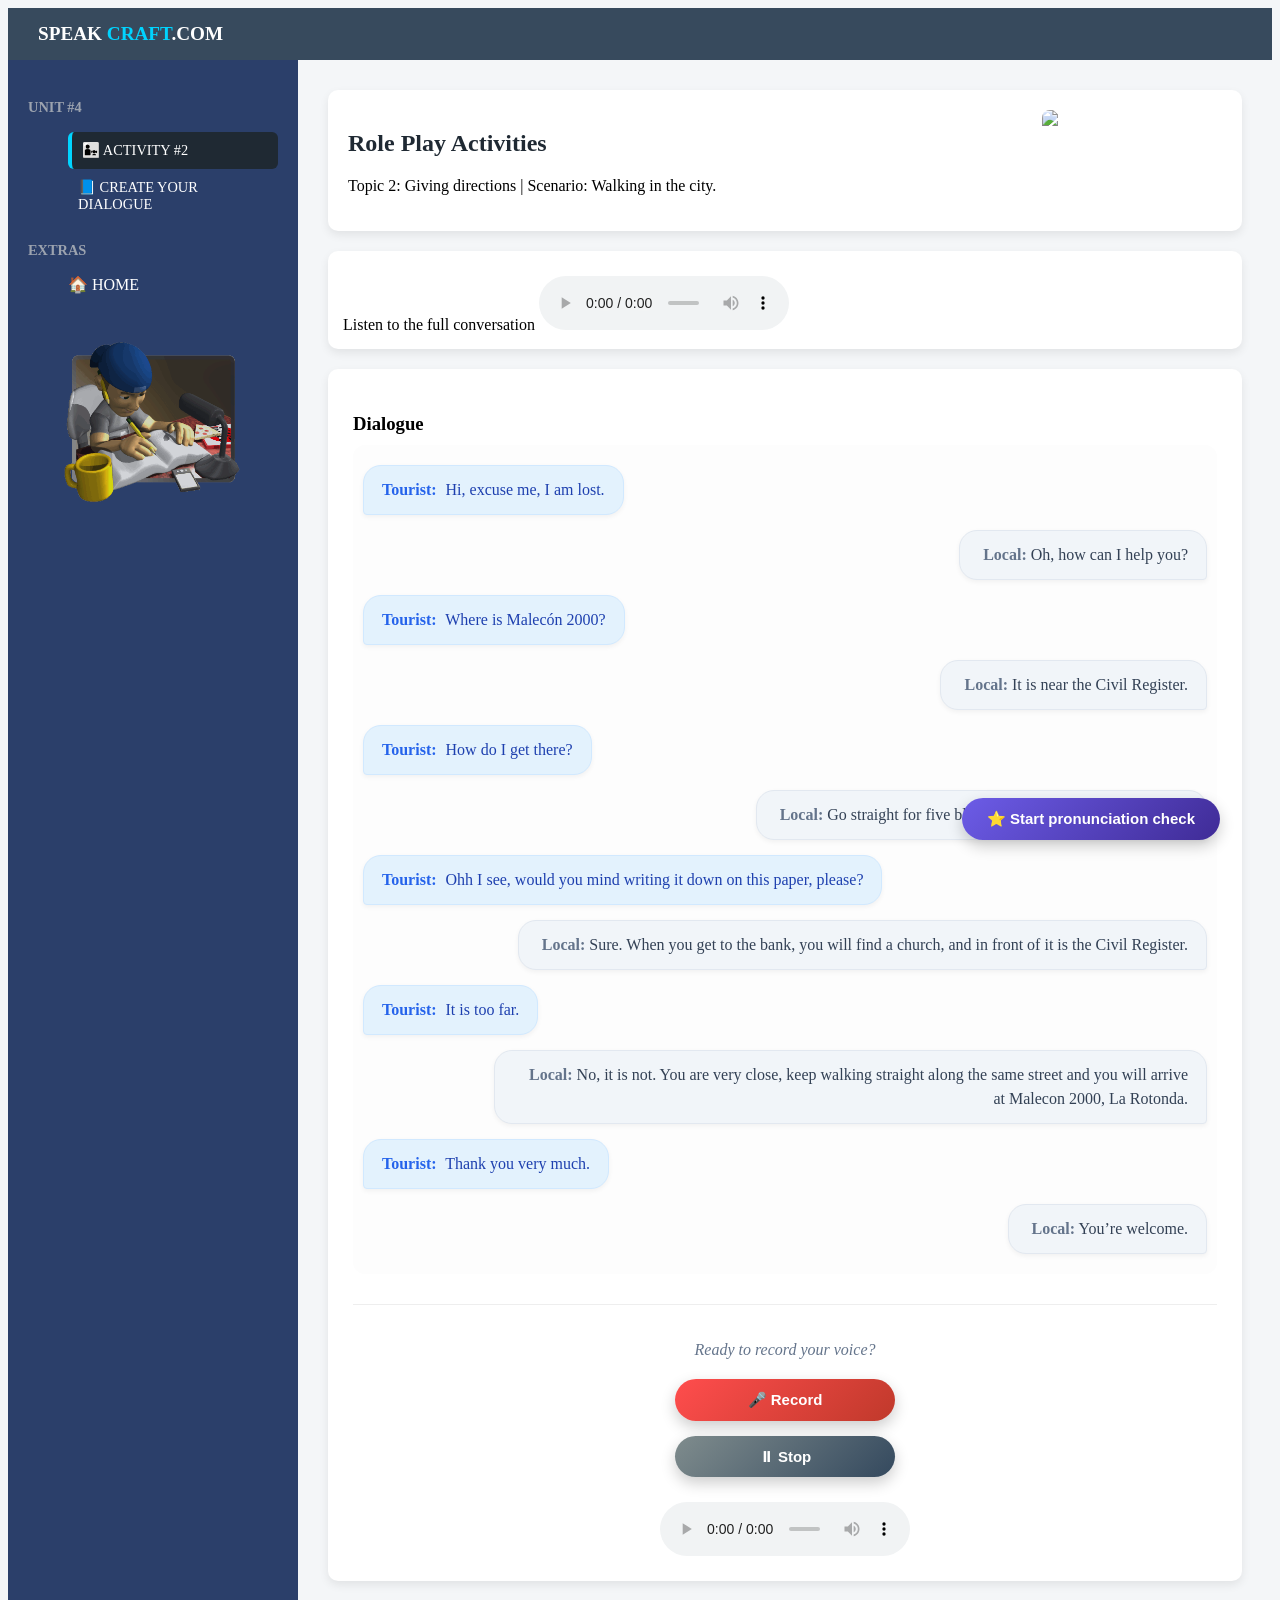
==== commit 57fb4be8: "Guardar cambios SpeakCraft despues de resolver conflictos" ====
--- a/activitycuatro.html
+++ b/activitycuatro.html
@@ -1,149 +1,3 @@
-<<<<<<< HEAD
-<!doctype html>
-<html lang="es">
-  <head>
-    <meta name="viewport" content="width=device-width, initial-scale=1.0">
-
-    <meta charset="UTF-8" />
-    <link rel="stylesheet" href="css/principal.css" />
-  </head>
-
-
-<script src="script.js"></script>
-<script src="grabacion.js"></script>
-
-</body>
-  <body class="menu-principal-body">
-    <nav class="navbar">
-      <div class="nav-container">
-        <div class="nav-logo">SPEAK <span>CRAFT</span>.COM</div>
-      </div>
-    </nav>
-
-    <div class="layout-principal">
-      <aside class="sidebar-lessons">
-        <div class="sidebar-section">
-          
-          <h4>UNIT #4</h4>
-<ul>
-  <li class="active">
-    <a href="">👨‍👧 ACTIVITY #2</a>
-  </li>
-    <li>
-    <a href="diccionario4.html">📘 CREATE YOUR DIALOGUE</a>
-  </li>
-</ul>
-
-        <div class="sidebar-section">
-          <h4>EXTRAS</h4>
-          <ul>
-            
-            <a href="cuatro.html" class="home-link">🏠 HOME</a>
-
-          </ul>
-
-                     <div class="sidebar-gif">
-            <img src="estudiando.gif" alt="Learning animation" />
-          </div>
-        </div>
-        
-        </div>
-      </aside>
-
-      <main class="content-lessons">
-        <header class="lesson-header-card">
-          <div class="lesson-text">
-            <span class="badge"></span>
-            <h2>Role Play Activities</h2>
-            <p>Topic 2: Giving directions | Scenario: Walking in the city.</p>
-          </div>
-          <img
-            src="https://thumbs.dreamstime.com/b/dibujo-vectorial-del-turista-con-un-mapa-viaje-familiar-car%C3%A1cter-masculino-y-femenino-en-su-vacaciones-pareja-gente-leyendo-171314179.jpg"
-            class="banner-img"
-          />
-        </header>
-
-        <div class="audio-player-container">
-          <div class="player-header">
-            <span>Listen to the full conversation</span>
-            <audio
-              id="globalAudio"
-              controls
-              src="conversations/givingdirections.mp3"
-            ></audio>
-          </div>
-          <div class="role-selector">
-          </div>
-        </div>
-
-        <div class="lesson-body">
-          <h3>Dialogue</h3>
-
-          <div class="chat-container" id="practiceDialogue">
-            <div class="bubble bubble-a">
-              <strong>Tourist:</strong> Hi, excuse me, I am lost. 
-            </div>
-            <div class="bubble bubble-b">
-              <strong>Local:</strong> Oh, how can I help you?
-            </div>
-            <div class="bubble bubble-a">
-              <strong>Tourist:</strong> Where is Malecón 2000?
-            </div>
-            <div class="bubble bubble-b">
-              <strong>Local:</strong> It is near the Civil Register.
-            </div>
-            <div class="bubble bubble-a">
-              <strong>Tourist:</strong> How do I get there?
-            </div>
-            <div class="bubble bubble-b">
-              <strong>Local:</strong>  Go straight for five blocks and then turn left at the bank. 
-            </div>
-            <div class="bubble bubble-a">
-              <strong>Tourist:</strong> Ohh I see, would you mind writing it down on this paper, please? 
-            </div>
-            <div class="bubble bubble-b">
-              <strong>Local:</strong> Sure. When you get to the bank, you will find a church, and in front of it is the Civil Register. 
-            </div>
-            <div class="bubble bubble-a">
-              <strong>Tourist:</strong> It is too far. 
-            </div>
-            <div class="bubble bubble-b">
-              <strong>Local:</strong> No, it is not. You are very close, keep walking straight along the same street and you will arrive at Malecon 2000, La Rotonda. 
-            </div>
-            <div class="bubble bubble-a">
-              <strong>Tourist:</strong> Thank you very much. 
-            </div>
-            <div class="bubble bubble-b">
-              <strong>Local:</strong> You’re welcome.
-            </div>
-          </div>
-
-<div class="action-area">
-  <p class="record-title">Ready to record your voice?</p>
-  <div class="controls">
-    <button id="startBtn" class="btn btn-record">🎤 Record</button>
-    <button id="stopBtn" class="btn btn-stop" disabled>
-      ⏸ Stop
-    </button>
-    <button id="downloadBtn" class="btn btn-download" style="display:none;">
-   ⬇ Download Recording
-   </button>
-
-    <audio id="audioPlayback" controls></audio>
-    <div class="floating-pronunciation">
-  <button id="gradeBtn" onclick="togglePronunciation()" class="btn btn-grade">
-    ⭐ Start pronunciation check
-  </button>
-  <p id="scoreResult" class="score-text"></p>
-</div>
-  </div>
-</div>
-<script src="grabacion.js"></script>
-<script src="pronunciacion.js"></script>
-
-  </body>
-</html>
-=======
 <!doctype html>
 <html lang="es">
   <head>
@@ -279,8 +133,7 @@
   <button id="gradeBtn" onclick="togglePronunciation()" class="btn btn-grade">
     ⭐ Start pronunciation check
   </button>
-
-  <div id="scoreResult" class="score-text"></div>
+  <p id="scoreResult" class="score-text"></p>
 </div>
   </div>
 </div>
@@ -288,5 +141,4 @@
 <script src="pronunciacion.js"></script>
 
   </body>
-</html>
->>>>>>> 6f13644 (Primer commit SpeakCraft tesis)
+</html>
--- a/css/principal.css
+++ b/css/principal.css
@@ -1,706 +1,3 @@
-<<<<<<< HEAD
-/* ======================
-   MENU PRINCIPAL
-====================== */
-.menu-principal-body {
-  background: #f4f6f8;
-}
-
-/* NAVBAR */
-.navbar {
-  background: #374a5d;
-  padding: 15px 30px;
-}
-
-.nav-logo {
-  color: #fff;
-  font-size: 1.2rem;
-  font-weight: bold;
-}
-
-.nav-logo span {
-  color: #00d4ff;
-}
-
-/* LAYOUT */
-.layout-principal {
-  display: flex;
-  min-height: calc(100vh - 60px);
-}
-
-/* SIDEBAR */
-.sidebar-lessons {
-  width: 250px;
-  background: #2b3f6a;
-  color: #fff;
-  padding: 20px;
-}
-
-.sidebar-section h4 {
-  margin-bottom: 10px;
-  font-size: 0.9rem;
-  color: #9ca3af;
-}
-
-.sidebar-section ul {
-  list-style: none;
-}
-
-.sidebar-section li {
-  padding: 10px;
-  cursor: pointer;
-  border-radius: 6px;
-  font-size: 0.9rem;
-}
-
-.sidebar-section li:hover,
-.sidebar-section li.active {
-  background: #1f2933;
-}
-
-/* Agrega esto justo después de .sidebar-section li */
-.sidebar-section ul li a {
-  color: #ffffff; /* Texto blanco */
-  text-decoration: none; /* Quita el subrayado */
-}
-
-/* Evita que se ponga morado al hacer clic */
-.sidebar-section ul li a:visited {
-  color: #ffffff;
-}
-
-/* CONTENIDO */
-.content-lessons {
-  flex: 1;
-  padding: 30px;
-}
-
-.lesson-header-card {
-  display: flex;
-  justify-content: space-between;
-  background: #fff;
-  border-radius: 10px;
-  padding: 20px;
-  box-shadow: 0 4px 10px rgba(0, 0, 0, 0.08);
-}
-
-.lesson-header-card h2 {
-  color: #1f2933;
-}
-
-.banner-img {
-  width: 180px;
-  border-radius: 8px;
-}
-
-/* AUDIO */
-.audio-player-container {
-  margin-top: 20px;
-  background: #fff;
-  padding: 15px;
-  border-radius: 10px;
-  box-shadow: 0 4px 10px rgba(0, 0, 0, 0.08);
-}
-
-.player-controls span {
-  font-weight: bold;
-  margin-right: 10px;
-}
-
-/* BODY */
-.lesson-body {
-  margin-top: 20px;
-  background: #fff;
-  padding: 25px;
-  border-radius: 10px;
-  box-shadow: 0 4px 10px rgba(0, 0, 0, 0.08);
-}
-
-.lesson-body h3 {
-  margin-bottom: 10px;
-}
-
-/* BOTON */
-.btn-primary-action {
-  display: inline-block;
-  margin-top: 15px;
-  padding: 12px 20px;
-  background: #00d4ff;
-  color: #000;
-  text-decoration: none;
-  border-radius: 8px;
-  font-weight: bold;
-}
-
-.btn-primary-action:hover {
-  background: #00b8e6;
-}
-
-.lesson-links a {
-  display: block;
-  color: #ffffff;
-  text-decoration: none;
-  padding: 10px 12px;
-  border-radius: 6px;
-  font-size: 0.9rem;
-}
-
-.lesson-links a:hover {
-  background: #1f2933;
-}
-
-/* ======================
-   BURBUJAS
-
-   /* CONTENEDOR DE CHAT */
-.chat-container {
-  display: flex;
-  flex-direction: column;
-  gap: 15px; /* Espacio entre burbujas */
-  padding: 20px 10px;
-  background: #fdfdfd;
-  border-radius: 12px;
-}
-
-/* ESTILO BASE DE BURBUJA */
-.bubble {
-  position: relative;
-  max-width: 80%;
-  padding: 12px 18px;
-  font-size: 1rem;
-  line-height: 1.5;
-  border-radius: 18px;
-  box-shadow: 0 2px 5px rgba(0, 0, 0, 0.05);
-  transition: transform 0.2s ease;
-}
-
-.bubble:hover {
-  transform: scale(1.02); /* Pequeño efecto al pasar el mouse */
-}
-
-/* BURBUJA PERSONA A (Izquierda) */
-.bubble-a {
-  align-self: flex-start;
-  background-color: #e3f2fd; /* Azul muy clarito */
-  color: #1e40af;
-  border-bottom-left-radius: 4px; /* Punta de la burbuja */
-  border: 1px solid #d1e9ff;
-}
-
-.bubble-a strong {
-  color: #2563eb;
-  margin-right: 5px;
-}
-
-/* BURBUJA PERSONA B (Derecha) */
-.bubble-b {
-  align-self: flex-end;
-  background-color: #f1f5f9; /* Gris azulado suave */
-  color: #334155;
-  border-bottom-right-radius: 4px; /* Punta de la burbuja */
-  border: 1px solid #e2e8f0;
-  text-align: right;
-}
-
-.bubble-b strong {
-  color: #64748b;
-  margin-left: 5px;
-}
-
-/* ÁREA DE ACCIÓN (BOTÓN) */
-.action-area {
-  text-align: center;
-  margin-top: 30px;
-  padding-top: 20px;
-  border-top: 1px solid #eee;
-}
-
-.action-area p {
-  color: #64748b;
-  font-style: italic;
-  margin-bottom: 15px;
-}
-
-.intro-text {
-  margin-top: 10px;
-  font-size: 16px;
-  color: #555;
-}
-
-.how-it-works {
-  margin-top: 40px;
-}
-
-.how-it-works h3 {
-  margin-bottom: 20px;
-  font-size: 22px;
-}
-
-.steps-container {
-  display: flex;
-  gap: 20px;
-  flex-wrap: wrap;
-}
-
-.step-card {
-  background: #ffffff;
-  padding: 20px;
-  border-radius: 12px;
-  box-shadow: 0 4px 12px rgba(0, 0, 0, 0.05);
-  flex: 1;
-  min-width: 220px;
-  transition: transform 0.2s ease;
-}
-
-.step-card:hover {
-  transform: translateY(-5px);
-}
-
-.cta-section {
-  margin-top: 40px;
-}
-
-.start-button {
-  display: inline-block;
-  padding: 12px 20px;
-  background-color: #2c7be5;
-  color: white;
-  text-decoration: none;
-  border-radius: 8px;
-  font-weight: bold;
-  transition: background 0.3s ease;
-}
-
-.start-button:hover {
-  background-color: #1a68d1;
-}
-
-@media (max-width: 768px) {
-  h1,
-  h2 {
-    font-size: 22px;
-  }
-
-  p {
-    font-size: 14px;
-  }
-
-  .lesson-header-card {
-    flex-direction: column;
-    text-align: center;
-  }
-
-  .banner-img {
-    width: 100%;
-    margin-top: 15px;
-  }
-}
-
-.home-link {
-  color: white;
-  text-decoration: none;
-}
-
-@media (max-width: 768px) {
-  .steps-container {
-    flex-direction: column;
-  }
-}
-
-/* =========================
-   RESPONSIVE DESIGN
-   ========================= */
-
-@media (max-width: 768px) {
-  body {
-    display: block;
-  }
-
-  .sidebar {
-    width: 100%;
-    height: auto;
-    position: relative;
-  }
-
-  .main-content {
-    margin-left: 0;
-    width: 100%;
-    padding: 20px;
-  }
-
-  .hero-card {
-    flex-direction: column;
-  }
-
-  .hero-card img {
-    width: 100%;
-    height: auto;
-  }
-}
-
-/* =========================
-   RESPONSIVE MEJORADO
-   ========================= */
-
-@media (max-width: 768px) {
-  .layout-principal {
-    flex-direction: column;
-  }
-
-  /* Sidebar más compacto */
-  .sidebar-lessons {
-    width: 100%;
-    padding: 15px;
-  }
-
-  .sidebar-section li {
-    padding: 8px;
-    font-size: 0.85rem;
-  }
-
-  /* Contenido más proporcionado */
-  .content-lessons {
-    width: 100%;
-    padding: 18px;
-  }
-
-  /* Header de lección */
-  .lesson-header-card {
-    flex-direction: column;
-    text-align: center;
-    gap: 15px;
-  }
-
-  .lesson-header-card h2 {
-    font-size: 1.3rem;
-  }
-
-  .banner-img {
-    width: 100%;
-    max-width: 300px;
-    margin: 0 auto;
-  }
-
-  /* Burbujas más adaptadas */
-  .bubble {
-    max-width: 95%;
-    font-size: 0.9rem;
-  }
-
-  /* Botones mejor tamaño */
-  .btn-primary-action,
-  .start-button {
-    width: 100%;
-    text-align: center;
-  }
-}
-
-@media (max-width: 768px) {
-  /* Sidebar más compacta */
-  .sidebar-lessons {
-    padding: 10px 15px;
-  }
-
-  .sidebar-section h4 {
-    font-size: 0.75rem;
-    margin-bottom: 5px;
-  }
-
-  .sidebar-section li {
-    padding: 6px 8px;
-    font-size: 0.8rem;
-  }
-
-  .lesson-links a {
-    padding: 6px 8px;
-    font-size: 0.8rem;
-  }
-}
-
-.sidebar-section li.active {
-  background: #1f2933;
-  border-left: 4px solid #00d4ff;
-}
-
-.sidebar-gif {
-  margin-top: 30px;
-  text-align: center;
-}
-
-.sidebar-gif img {
-  width: 100%;
-  max-width: 180px;
-  border-radius: 12px;
-  opacity: 0.9;
-}
-.sidebar-gif img {
-  filter: brightness(0.9);
-  transition: transform 0.3s ease;
-}
-
-.sidebar-gif img:hover {
-  transform: scale(1.05);
-}
-
-/* =========================
-   FOOTER
-   ========================= */
-
-.main-footer {
-  background: #1f2933;
-  color: #d1d5db;
-  padding: 30px 30px 20px;
-  margin-top: 50px;
-}
-
-.footer-container {
-  display: flex;
-  justify-content: space-between;
-  flex-wrap: wrap;
-  gap: 30px;
-}
-
-.footer-column {
-  flex: 1;
-  min-width: 200px;
-}
-
-.footer-column h4 {
-  margin-bottom: 15px;
-  color: #ffffff;
-}
-
-.footer-column ul {
-  list-style: none;
-  padding: 0;
-}
-
-.footer-column li {
-  margin-bottom: 8px;
-}
-
-.footer-bottom {
-  text-align: center;
-  margin-top: 30px;
-  padding-top: 15px;
-  border-top: 1px solid #374151;
-  font-size: 0.9rem;
-  color: #9ca3af;
-}
-
-/* =========================
-   BUTTON DESIGN PRO
-   ========================= */
-
-.controls {
-  display: flex;
-  gap: 15px;
-  flex-wrap: wrap;
-  margin-top: 20px;
-}
-
-.btn {
-  border: none;
-  padding: 12px 22px;
-  border-radius: 30px;
-  font-size: 15px;
-  font-weight: 600;
-  color: white;
-  cursor: pointer;
-  transition: all 0.3s ease;
-  box-shadow: 0 6px 15px rgba(0, 0, 0, 0.2);
-}
-
-.btn:hover {
-  transform: translateY(-3px);
-  box-shadow: 0 10px 20px rgba(0, 0, 0, 0.3);
-}
-
-.btn:active {
-  transform: scale(0.95);
-}
-
-/* Colores */
-
-.btn-record {
-  background: linear-gradient(135deg, #ff4b4b, #c60000);
-}
-
-.btn-pause {
-  background: linear-gradient(135deg, #ffb703, #fb8500);
-}
-
-.btn-download {
-  background: linear-gradient(135deg, #2ec4b6, #118ab2);
-}
-
-.btn-grade {
-  background: linear-gradient(135deg, #4361ee, #3a0ca3);
-}
-
-/* ================================
-   ACTION AREA LAYOUT
-================================ */
-
-.action-area {
-  text-align: center;
-  margin-top: 30px;
-}
-
-.controls {
-  display: flex;
-  flex-direction: column;
-  align-items: center;
-  gap: 15px;
-}
-
-/* ================================
-   BASE BUTTON STYLE
-================================ */
-
-.btn {
-  padding: 12px 25px;
-  border: none;
-  border-radius: 25px;
-  font-size: 15px;
-  cursor: pointer;
-  transition: 0.3s ease;
-  min-width: 220px;
-}
-
-/* RECORD BUTTON */
-.btn-record {
-  background: linear-gradient(135deg, #ff4d4d, #c0392b);
-  color: white;
-}
-
-.btn-record:hover {
-  transform: scale(1.05);
-}
-
-/* STOP BUTTON */
-.btn-stop {
-  background: linear-gradient(135deg, #7f8c8d, #34495e);
-  color: white;
-}
-
-/* DOWNLOAD BUTTON */
-.btn-download {
-  background: linear-gradient(135deg, #3498db, #2c3e50);
-  color: white;
-}
-
-/* GRADE BUTTON */
-.btn-grade {
-  background: linear-gradient(135deg, #6c5ce7, #3f2b96);
-  color: white;
-}
-
-.btn:hover {
-  box-shadow: 0 5px 15px rgba(0, 0, 0, 0.2);
-}
-
-/* AUDIO PLAYER */
-audio {
-  margin-top: 10px;
-  width: 250px;
-}
-
-/* SCORE */
-.score-text {
-  font-weight: bold;
-  margin-top: 5px;
-}
-
-/* =========================
-   MENU LATERAL MOVIL
-========================= */
-
-/* Botón oculto en PC */
-.menu-button {
-  display: none;
-}
-
-/* Solo en teléfono */
-@media (max-width: 768px) {
-  /* botón para abrir menú */
-  .menu-button {
-    display: block;
-    background: #2b3f6a;
-    color: white;
-    padding: 12px 16px;
-    font-size: 18px;
-    cursor: pointer;
-  }
-
-  /* sidebar como panel lateral */
-  .sidebar-lessons {
-    position: fixed;
-    left: -260px;
-    top: 0;
-    width: 260px;
-    height: 100%;
-    z-index: 1000;
-    transition: 0.3s;
-  }
-
-  /* cuando se abre */
-  .sidebar-lessons.active {
-    left: 0;
-  }
-
-  /* evitar que el layout se rompa */
-  .layout-principal {
-    flex-direction: column;
-  }
-}
-
-/* boton flotante practica */
-.btn-grade {
-  position: fixed;
-  bottom: 30px;
-  right: 30px;
-  z-index: 999;
-}
-
-.floating-pronunciation {
-  position: fixed;
-  bottom: 30px;
-  right: 30px;
-  z-index: 9999;
-  display: flex;
-  flex-direction: column;
-  align-items: center;
-  gap: 12px;
-}
-
-.btn-grade {
-  position: relative;
-  z-index: 2;
-}
-
-.score-text {
-  position: relative;
-  z-index: 3;
-  background: white;
-  padding: 8px 12px;
-  border-radius: 10px;
-  font-weight: bold;
-  box-shadow: 0 4px 10px rgba(0, 0, 0, 0.2);
-}
-.score-text {
-  opacity: 0;
-  transition: all 0.4s ease;
-}
-
-.score-text.show {
-  opacity: 1;
-}
-
-.score-text:empty {
-  display: none;
-}
-=======
 /* ======================
    MENU PRINCIPAL
 ====================== */
@@ -1358,6 +655,13 @@
 }
 
 /* boton flotante practica */
+.btn-grade {
+  position: fixed;
+  bottom: 30px;
+  right: 30px;
+  z-index: 999;
+}
+
 .floating-pronunciation {
   position: fixed;
   bottom: 30px;
@@ -1372,41 +676,26 @@
 .btn-grade {
   position: relative;
   z-index: 2;
-  background: linear-gradient(135deg, #6c5ce7, #3f2b96);
-  color: white;
 }
 
 .score-text {
-  position: absolute;
-  bottom: calc(100% + 12px);
-  left: 50%;
-  transform: translateX(-50%) scale(0.95);
-
-  background: linear-gradient(135deg, #ffffff, #f3f6ff);
-  padding: 16px 22px;
-  border-radius: 18px;
-  font-weight: 600;
-  font-size: 15px;
-  line-height: 1.6;
-  text-align: center;
-  min-width: 260px;
-
-  box-shadow:
-    0 12px 30px rgba(0, 0, 0, 0.18),
-    0 0 0 3px rgba(102, 126, 234, 0.12);
-
+  position: relative;
+  z-index: 3;
+  background: white;
+  padding: 8px 12px;
+  border-radius: 10px;
+  font-weight: bold;
+  box-shadow: 0 4px 10px rgba(0, 0, 0, 0.2);
+}
+.score-text {
   opacity: 0;
-  pointer-events: none;
-  transition: all 0.35s ease;
-  z-index: 1001;
+  transition: all 0.4s ease;
 }
 
 .score-text.show {
   opacity: 1;
-  transform: translateX(-50%) scale(1);
 }
 
 .score-text:empty {
   display: none;
 }
->>>>>>> 6f13644 (Primer commit SpeakCraft tesis)
